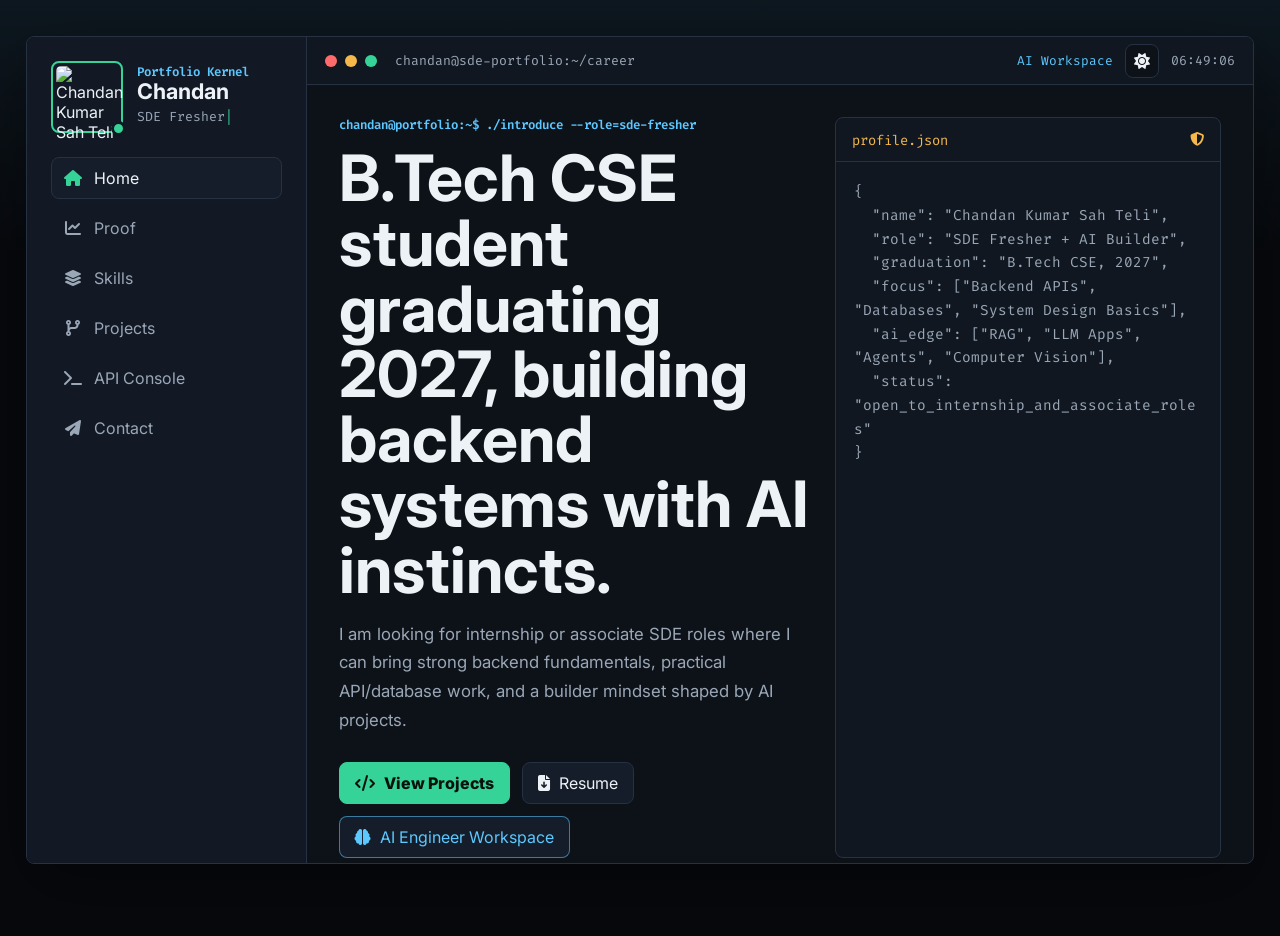
==== index.html @ 0d98e83e "Added AI feature to the portfolio" ====
﻿<!DOCTYPE html>
<html lang="en">

<head>
    <meta charset="UTF-8">
    <meta name="viewport" content="width=device-width, initial-scale=1.0">
    <meta name="description" content="Chandan Kumar Sah Teli - B.Tech CSE student graduating 2027, SDE fresher, backend developer, and AI builder.">
    <title>Chandan Kumar Sah Teli | SDE Fresher Portfolio</title>
    <link rel="preconnect" href="https://fonts.googleapis.com">
    <link rel="preconnect" href="https://fonts.gstatic.com" crossorigin>
    <link href="https://fonts.googleapis.com/css2?family=Fira+Code:wght@400;500;600;700&family=Inter:wght@400;500;600;700;800&display=swap" rel="stylesheet">
    <link rel="stylesheet" href="https://cdnjs.cloudflare.com/ajax/libs/font-awesome/6.4.0/css/all.min.css">
    <link rel="stylesheet" href="style.css">
</head>

<body data-page="sde">
    <div class="shell">
        <aside class="sidebar">
            <div class="profile-lockup">
                <div class="avatar-frame">
                    <img src="https://github.com/ChandanLabs.png" alt="Chandan Kumar Sah Teli" class="avatar">
                    <span class="status-dot"></span>
                </div>
                <div>
                    <p class="eyebrow">Portfolio Kernel</p>
                    <h1>Chandan</h1>
                    <p class="typing-line"><span id="typing-role">SDE Fresher</span><span class="cursor">|</span></p>
                </div>
            </div>

            <nav class="nav-menu" aria-label="Primary navigation">
                <a href="#home" class="nav-item active"><i class="fa-solid fa-house"></i><span>Home</span></a>
                <a href="#proof" class="nav-item"><i class="fa-solid fa-chart-line"></i><span>Proof</span></a>
                <a href="#skills" class="nav-item"><i class="fa-solid fa-layer-group"></i><span>Skills</span></a>
                <a href="#projects" class="nav-item"><i class="fa-solid fa-code-branch"></i><span>Projects</span></a>
                <a href="#console" class="nav-item"><i class="fa-solid fa-terminal"></i><span>API Console</span></a>
                <a href="#contact" class="nav-item"><i class="fa-solid fa-paper-plane"></i><span>Contact</span></a>
            </nav>

            <div class="sidebar-panel">
                <p class="panel-label">Current Target</p>
                <strong>Internship / Associate SDE</strong>
                <span>B.Tech CSE, graduating 2027</span>
            </div>
        </aside>

        <main class="main-panel">
            <header class="top-bar">
                <div class="window-controls" aria-hidden="true">
                    <span class="control red"></span>
                    <span class="control yellow"></span>
                    <span class="control green"></span>
                </div>
                <span class="window-title">chandan@sde-portfolio:~/career</span>
                <div class="top-actions">
                    <a class="top-link" href="ai.html">AI Workspace</a>
                    <button id="theme-toggle" class="icon-btn" type="button" aria-label="Toggle theme"><i class="fa-solid fa-sun"></i></button>
                    <span id="clock" class="clock">00:00:00</span>
                </div>
            </header>

            <div class="content-scroll">
                <section id="home" class="section active-section">
                    <div class="hero-grid">
                        <div class="hero-copy">
                            <p class="prompt">chandan@portfolio:~$ ./introduce --role=sde-fresher</p>
                            <h2>B.Tech CSE student graduating 2027, building backend systems with AI instincts.</h2>
                            <p class="lead">I am looking for internship or associate SDE roles where I can bring strong backend fundamentals, practical API/database work, and a builder mindset shaped by AI projects.</p>
                            <div class="hero-actions">
                                <a class="btn primary" href="#projects"><i class="fa-solid fa-code"></i> View Projects</a>
                                <a class="btn" href="ChandanKumarSahTeli_Resume.pdf" download><i class="fa-solid fa-file-arrow-down"></i> Resume</a>
                                <a class="btn accent" href="ai.html"><i class="fa-solid fa-brain"></i> AI Engineer Workspace</a>
                            </div>
                        </div>
                        <div class="terminal-card hero-terminal" aria-label="Profile summary">
                            <div class="terminal-card-header"><span>profile.json</span><i class="fa-solid fa-shield-halved"></i></div>
                            <pre>{
  "name": "Chandan Kumar Sah Teli",
  "role": "SDE Fresher + AI Builder",
  "graduation": "B.Tech CSE, 2027",
  "focus": ["Backend APIs", "Databases", "System Design Basics"],
  "ai_edge": ["RAG", "LLM Apps", "Agents", "Computer Vision"],
  "status": "open_to_internship_and_associate_roles"
}</pre>
                        </div>
                    </div>
                    <div class="metric-strip" aria-label="Portfolio signals">
                        <div class="metric-card"><span>17+</span><p>public ChandanLabs repos</p></div>
                        <div class="metric-card"><span>8</span><p>AIFullstack-web lab repos</p></div>
                        <div class="metric-card"><span>2027</span><p>B.Tech CSE graduation</p></div>
                        <div class="metric-card"><span>3</span><p>proof lanes: SDE, AI, DSA</p></div>
                    </div>
                </section>

                <section id="proof" class="section">
                    <div class="section-heading"><p class="prompt">cat proof_of_work.md</p><h2>Fresher profile, real engineering signals.</h2></div>
                    <div class="proof-grid">
                        <article class="proof-card"><i class="fa-solid fa-server"></i><h3>Backend API depth</h3><p>REST APIs with Node.js, Express, validation, auth flows, layered structure, and MySQL/MongoDB data modeling.</p></article>
                        <article class="proof-card"><i class="fa-solid fa-database"></i><h3>Database thinking</h3><p>Event booking uses transactional safety and capacity control, showing attention to correctness, not just CRUD.</p></article>
                        <article class="proof-card"><i class="fa-solid fa-robot"></i><h3>AI builder edge</h3><p>Projects cover RAG, Gemini/OpenAI integrations, AI agents, real-time vision analysis, and workflow orchestration.</p></article>
                        <article class="proof-card"><i class="fa-solid fa-code"></i><h3>Problem-solving habit</h3><p>Core CS, DSA practice, Java fundamentals, and coding platform activity support the SDE fresher story.</p></article>
                    </div>
                </section>

                <section id="skills" class="section">
                    <div class="section-heading"><p class="prompt">./list-stack --evidence-first</p><h2>Skills organized by hiring signal.</h2></div>
                    <div class="skill-board">
                        <article class="skill-category"><h3>Languages</h3><div class="tag-row"><span>JavaScript</span><span>Java</span><span>Python</span><span>SQL</span></div></article>
                        <article class="skill-category"><h3>Backend</h3><div class="tag-row"><span>Node.js</span><span>Express</span><span>REST APIs</span><span>JWT Auth</span><span>Joi/Zod Validation</span></div></article>
                        <article class="skill-category"><h3>Databases</h3><div class="tag-row"><span>MySQL</span><span>MongoDB</span><span>Sequelize</span><span>Firestore</span><span>Redis Basics</span></div></article>
                        <article class="skill-category"><h3>Systems and Tools</h3><div class="tag-row"><span>Docker</span><span>Git/GitHub</span><span>Linux CLI</span><span>Swagger</span><span>Postman</span></div></article>
                        <article class="skill-category"><h3>AI Integration</h3><div class="tag-row"><span>Gemini API</span><span>OpenAI API</span><span>RAG</span><span>LangGraph</span><span>Prompt Design</span></div></article>
                        <article class="skill-category"><h3>Learning Now</h3><div class="tag-row"><span>AWS Basics</span><span>Kubernetes</span><span>System Design</span><span>Data Science</span></div></article>
                    </div>
                </section>

                <section id="projects" class="section">
                    <div class="section-heading with-action"><div><p class="prompt">git log --curated --sde</p><h2>Backend and full-stack projects that show talent.</h2></div><a class="btn small" href="https://github.com/ChandanLabs" target="_blank" rel="noreferrer"><i class="fa-brands fa-github"></i> ChandanLabs</a></div>
                    <div id="sde-projects" class="projects-grid"></div>
                </section>

                <section id="console" class="section">
                    <div class="section-heading"><p class="prompt">curl /api/profile-readiness</p><h2>Interactive recruiter console.</h2></div>
                    <div class="api-console">
                        <div class="api-toolbar"><select id="http-method" class="terminal-select" aria-label="HTTP method"><option value="GET">GET</option><option value="POST">POST</option></select><input id="api-endpoint" class="terminal-input-inline" value="/api/profile-readiness" aria-label="API endpoint"><button id="send-request" class="btn primary small" type="button">Send</button></div>
                        <div class="endpoint-list" aria-label="Available endpoints"><button type="button" data-endpoint="/api/profile-readiness">profile-readiness</button><button type="button" data-endpoint="/api/strongest-projects">strongest-projects</button><button type="button" data-endpoint="/api/hire-signal">hire-signal</button></div>
                        <pre class="response-box"><code id="json-response">// Waiting for request...</code></pre>
                    </div>
                </section>

                <section id="contact" class="section">
                    <div class="section-heading"><p class="prompt">./connect --role internship --role associate-sde</p><h2>Contact and profiles.</h2></div>
                    <div class="contact-layout">
                        <form id="contact-form" class="contact-form">
                            <label>Your email<input id="visitor-email" class="terminal-input" type="email" placeholder="recruiter@company.com"></label>
                            <label>Message<textarea id="visitor-message" class="terminal-input" rows="5" placeholder="Hi Chandan, I saw your backend and AI projects..."></textarea></label>
                            <button class="btn primary" type="submit"><i class="fa-solid fa-envelope"></i> Open Email Draft</button>
                        </form>
                        <div class="link-matrix">
                            <a href="mailto:chandan.kumar.sah.teli2005@gmail.com"><i class="fa-solid fa-envelope"></i> Email</a>
                            <a href="https://linkedin.com/in/chandan-kumar-sah-teli-8718b6364/" target="_blank" rel="noreferrer"><i class="fa-brands fa-linkedin"></i> LinkedIn</a>
                            <a href="https://github.com/ChandanLabs" target="_blank" rel="noreferrer"><i class="fa-brands fa-github"></i> GitHub</a>
                            <a href="https://leetcode.com/u/ChandanDebugs/" target="_blank" rel="noreferrer"><i class="fa-solid fa-code"></i> LeetCode</a>
                            <a href="https://www.hackerrank.com/profile/chandan_kumar_s4" target="_blank" rel="noreferrer"><i class="fa-brands fa-hackerrank"></i> HackerRank</a>
                            <a href="https://www.geeksforgeeks.org/user/chandankumar6qcv/" target="_blank" rel="noreferrer"><i class="fa-solid fa-laptop-code"></i> GFG</a>
                        </div>
                    </div>
                </section>
            </div>
        </main>
    </div>
    <button id="back-to-top" class="back-to-top" type="button" aria-label="Back to top"><i class="fa-solid fa-arrow-up"></i></button>
    <script src="script.js"></script>
</body>

</html>
---- style.css ----
﻿:root {
    --bg: #07090d;
    --panel: #0d1118;
    --panel-strong: #121824;
    --surface: #151d2a;
    --surface-soft: #101720;
    --text: #edf2f7;
    --muted: #9aa7b7;
    --line: #263142;
    --accent: #36d399;
    --accent-2: #5cc8ff;
    --accent-3: #f5b84b;
    --danger: #ff6b6b;
    --shadow: rgba(0, 0, 0, 0.38);
    --mono: "Fira Code", "Courier New", monospace;
    --sans: "Inter", Arial, sans-serif;
}

body.light-mode {
    --bg: #f4f7fb;
    --panel: #ffffff;
    --panel-strong: #edf3f8;
    --surface: #ffffff;
    --surface-soft: #f7fafc;
    --text: #182233;
    --muted: #5c6b7a;
    --line: #d6e0ea;
    --accent: #087f5b;
    --accent-2: #0969da;
    --accent-3: #a86400;
    --danger: #c24141;
    --shadow: rgba(21, 35, 55, 0.12);
}

* { box-sizing: border-box; margin: 0; padding: 0; }
html { scroll-behavior: smooth; }
body {
    min-height: 100vh;
    background: linear-gradient(180deg, rgba(92, 200, 255, 0.08), transparent 260px), var(--bg);
    color: var(--text);
    font-family: var(--sans);
    overflow: hidden;
}
a { color: inherit; }
button, input, select, textarea { font: inherit; }

.shell {
    width: min(1440px, 96vw);
    height: 92vh;
    margin: 4vh auto;
    display: grid;
    grid-template-columns: 280px minmax(0, 1fr);
    border: 1px solid var(--line);
    background: var(--panel);
    box-shadow: 0 24px 70px var(--shadow);
    border-radius: 8px;
    overflow: hidden;
}
.sidebar {
    background: var(--panel-strong);
    border-right: 1px solid var(--line);
    padding: 24px;
    display: flex;
    flex-direction: column;
    gap: 24px;
}
.profile-lockup {
    display: grid;
    grid-template-columns: 72px 1fr;
    gap: 14px;
    align-items: center;
}
.avatar-frame {
    position: relative;
    width: 72px;
    height: 72px;
    border: 2px solid var(--accent);
    border-radius: 8px;
    padding: 3px;
}
.avatar { width: 100%; height: 100%; object-fit: cover; border-radius: 5px; }
.status-dot {
    position: absolute;
    right: -5px;
    bottom: -5px;
    width: 15px;
    height: 15px;
    border: 3px solid var(--panel-strong);
    border-radius: 50%;
    background: var(--accent);
}
.eyebrow, .panel-label, .prompt {
    color: var(--accent-2);
    font-family: var(--mono);
    font-size: 0.78rem;
    font-weight: 600;
}
.profile-lockup h1 { font-size: 1.35rem; line-height: 1.1; }
.typing-line { min-height: 1.35rem; color: var(--muted); font-family: var(--mono); font-size: 0.82rem; margin-top: 4px; }
.cursor { color: var(--accent); animation: blink 1s steps(2, start) infinite; }
@keyframes blink { 50% { opacity: 0; } }

.nav-menu { display: grid; gap: 8px; }
.nav-item {
    min-height: 42px;
    display: flex;
    align-items: center;
    gap: 12px;
    padding: 10px 12px;
    color: var(--muted);
    text-decoration: none;
    border: 1px solid transparent;
    border-radius: 8px;
    transition: 160ms ease;
}
.nav-item i { width: 18px; text-align: center; }
.nav-item:hover, .nav-item.active { color: var(--text); border-color: var(--line); background: var(--surface); }
.nav-item.active i { color: var(--accent); }
.sidebar-panel {
    margin-top: auto;
    display: grid;
    gap: 6px;
    padding: 16px;
    background: var(--surface-soft);
    border: 1px solid var(--line);
    border-radius: 8px;
}
.sidebar-panel strong { font-size: 0.95rem; }
.sidebar-panel span { color: var(--muted); font-size: 0.84rem; }

.main-panel { min-width: 0; display: flex; flex-direction: column; }
.top-bar {
    min-height: 48px;
    display: flex;
    align-items: center;
    gap: 18px;
    padding: 0 18px;
    border-bottom: 1px solid var(--line);
    background: var(--surface-soft);
}
.window-controls { display: flex; gap: 8px; }
.control { width: 12px; height: 12px; border-radius: 50%; }
.control.red { background: var(--danger); }
.control.yellow { background: var(--accent-3); }
.control.green { background: var(--accent); }
.window-title, .clock { color: var(--muted); font-family: var(--mono); font-size: 0.82rem; }
.top-actions { margin-left: auto; display: flex; align-items: center; gap: 12px; flex-wrap: wrap; }
.top-link { color: var(--accent-2); font-family: var(--mono); font-size: 0.8rem; text-decoration: none; }
.icon-btn {
    width: 34px;
    height: 34px;
    display: inline-grid;
    place-items: center;
    border: 1px solid var(--line);
    border-radius: 8px;
    background: var(--panel);
    color: var(--text);
    cursor: pointer;
}
.content-scroll { flex: 1; overflow-y: auto; padding: 32px; }
.content-scroll::-webkit-scrollbar { width: 10px; }
.content-scroll::-webkit-scrollbar-thumb { background: var(--line); border-radius: 999px; }
.section { display: none; animation: fadeIn 220ms ease; }
.section.active-section { display: block; }
@keyframes fadeIn { from { opacity: 0; transform: translateY(8px); } to { opacity: 1; transform: translateY(0); } }

.hero-grid, .ai-hero {
    display: grid;
    grid-template-columns: minmax(0, 1.1fr) minmax(340px, 0.9fr);
    gap: 24px;
    align-items: stretch;
}
.hero-copy { display: flex; flex-direction: column; justify-content: center; min-height: 360px; }
.hero-copy h2, .section-heading h2 {
    font-size: clamp(2rem, 5vw, 4.8rem);
    line-height: 1.02;
    margin-top: 12px;
    max-width: 980px;
}
.section-heading h2 { font-size: clamp(1.8rem, 3vw, 3rem); }
.lead { max-width: 760px; margin-top: 18px; color: var(--muted); font-size: 1.05rem; line-height: 1.7; }
.hero-actions { display: flex; flex-wrap: wrap; gap: 12px; margin-top: 28px; }
.btn {
    min-height: 42px;
    display: inline-flex;
    align-items: center;
    justify-content: center;
    gap: 9px;
    padding: 10px 15px;
    border: 1px solid var(--line);
    border-radius: 8px;
    background: var(--surface);
    color: var(--text);
    text-decoration: none;
    cursor: pointer;
    transition: 160ms ease;
}
.btn:hover { border-color: var(--accent-2); transform: translateY(-1px); }
.btn.primary { background: var(--accent); border-color: var(--accent); color: #06110c; font-weight: 800; }
.btn.accent { border-color: rgba(92, 200, 255, 0.55); color: var(--accent-2); }
.btn.small { min-height: 36px; padding: 8px 12px; font-size: 0.86rem; }

.terminal-card, .api-console, .contact-form, .link-matrix, .proof-card, .skill-category, .project-card, .metric-card, .lab-card {
    border: 1px solid var(--line);
    background: var(--surface-soft);
    border-radius: 8px;
}
.terminal-card { display: flex; flex-direction: column; overflow: hidden; }
.hero-terminal { min-height: 360px; }
.terminal-card-header {
    height: 44px;
    display: flex;
    align-items: center;
    justify-content: space-between;
    padding: 0 16px;
    border-bottom: 1px solid var(--line);
    color: var(--accent-3);
    font-family: var(--mono);
    font-size: 0.86rem;
}
pre { white-space: pre-wrap; word-break: break-word; }
.terminal-card pre { flex: 1; padding: 18px; color: var(--muted); font-family: var(--mono); font-size: 0.9rem; line-height: 1.65; }
.metric-strip { display: grid; grid-template-columns: repeat(4, minmax(0, 1fr)); gap: 14px; margin-top: 24px; }
.metric-card { min-height: 106px; padding: 18px; }
.metric-card span { color: var(--accent); font-family: var(--mono); font-size: 2rem; font-weight: 700; }
.metric-card p { color: var(--muted); margin-top: 8px; line-height: 1.45; }
.section-heading { margin-bottom: 22px; }
.section-heading.with-action { display: flex; align-items: end; justify-content: space-between; gap: 16px; }
.proof-grid, .skill-board, .projects-grid, .lab-grid { display: grid; grid-template-columns: repeat(2, minmax(0, 1fr)); gap: 16px; }
.proof-card, .skill-category, .project-card, .lab-card { padding: 18px; }
.proof-card i { color: var(--accent-2); font-size: 1.35rem; }
.proof-card h3, .skill-category h3, .project-title, .lab-card h3 { margin-top: 12px; font-size: 1.08rem; }
.proof-card p, .project-desc, .lab-card p { margin-top: 10px; color: var(--muted); line-height: 1.6; }
.tag-row, .project-tags { display: flex; flex-wrap: wrap; gap: 8px; margin-top: 14px; }
.tag-row span, .project-tags span {
    display: inline-flex;
    align-items: center;
    min-height: 28px;
    padding: 5px 9px;
    background: var(--surface);
    border: 1px solid var(--line);
    border-radius: 999px;
    color: var(--muted);
    font-size: 0.8rem;
}
.project-card { min-height: 295px; display: flex; flex-direction: column; }
.project-kicker { color: var(--accent-3); font-family: var(--mono); font-size: 0.78rem; font-weight: 700; }
.project-title { color: var(--text); }
.project-proof { margin-top: 14px; padding: 12px; border-left: 3px solid var(--accent); background: var(--panel); color: var(--muted); line-height: 1.55; }
.project-links { display: flex; flex-wrap: wrap; gap: 10px; margin-top: auto; padding-top: 16px; }
.lab-card strong { color: var(--accent); }

.api-console { padding: 18px; }
.api-toolbar { display: grid; grid-template-columns: 110px minmax(0, 1fr) auto; gap: 10px; }
.terminal-select, .terminal-input-inline, .terminal-input {
    width: 100%;
    min-height: 42px;
    border: 1px solid var(--line);
    border-radius: 8px;
    background: var(--panel);
    color: var(--text);
    padding: 10px 12px;
}
.endpoint-list { display: flex; flex-wrap: wrap; gap: 8px; margin: 14px 0; }
.endpoint-list button { border: 1px solid var(--line); border-radius: 999px; background: var(--surface); color: var(--muted); padding: 7px 10px; cursor: pointer; }
.response-box { min-height: 220px; overflow: auto; border: 1px solid var(--line); border-radius: 8px; background: #070a10; color: #bdebd7; padding: 16px; font-family: var(--mono); line-height: 1.55; }
body.light-mode .response-box { background: #102132; color: #d6f5e7; }
.contact-layout { display: grid; grid-template-columns: minmax(0, 1fr) 320px; gap: 16px; }
.contact-form { display: grid; gap: 14px; padding: 18px; }
.contact-form label { display: grid; gap: 8px; color: var(--muted); }
textarea.terminal-input { min-height: 132px; resize: vertical; }
.link-matrix { display: grid; gap: 10px; padding: 18px; }
.link-matrix a { min-height: 40px; display: flex; align-items: center; gap: 10px; color: var(--text); text-decoration: none; border-bottom: 1px solid var(--line); }
.link-matrix a:hover { color: var(--accent-2); }
.back-to-top {
    position: fixed;
    right: 22px;
    bottom: 22px;
    width: 42px;
    height: 42px;
    border: 1px solid var(--line);
    border-radius: 8px;
    background: var(--accent);
    color: #06110c;
    cursor: pointer;
    opacity: 0;
    pointer-events: none;
    transform: translateY(8px);
    transition: 160ms ease;
}
.back-to-top.show { opacity: 1; pointer-events: auto; transform: translateY(0); }

@media (max-width: 980px) {
    body { overflow: auto; }
    .shell { width: 100%; min-height: 100vh; height: auto; margin: 0; grid-template-columns: 1fr; border-radius: 0; }
    .sidebar { border-right: 0; border-bottom: 1px solid var(--line); }
    .nav-menu { grid-template-columns: repeat(3, minmax(0, 1fr)); }
    .hero-grid, .ai-hero, .contact-layout { grid-template-columns: 1fr; }
    .metric-strip { grid-template-columns: repeat(2, minmax(0, 1fr)); }
    .content-scroll { overflow: visible; }
}
@media (max-width: 680px) {
    .content-scroll, .sidebar { padding: 16px; }
    .sidebar { gap: 14px; }
    .sidebar-panel { display: none; }
    .top-bar { height: auto; min-height: 52px; align-items: flex-start; padding: 12px; flex-wrap: wrap; }
    .top-actions { width: 100%; margin-left: 0; justify-content: space-between; }
    .proof-grid, .skill-board, .projects-grid, .lab-grid, .metric-strip, .api-toolbar { grid-template-columns: 1fr; }
    .nav-menu { grid-template-columns: repeat(2, minmax(0, 1fr)); }
    .hero-copy { min-height: unset; }
    .hero-copy h2, .section-heading h2 { font-size: 2rem; }
    .window-title { width: 100%; }
}
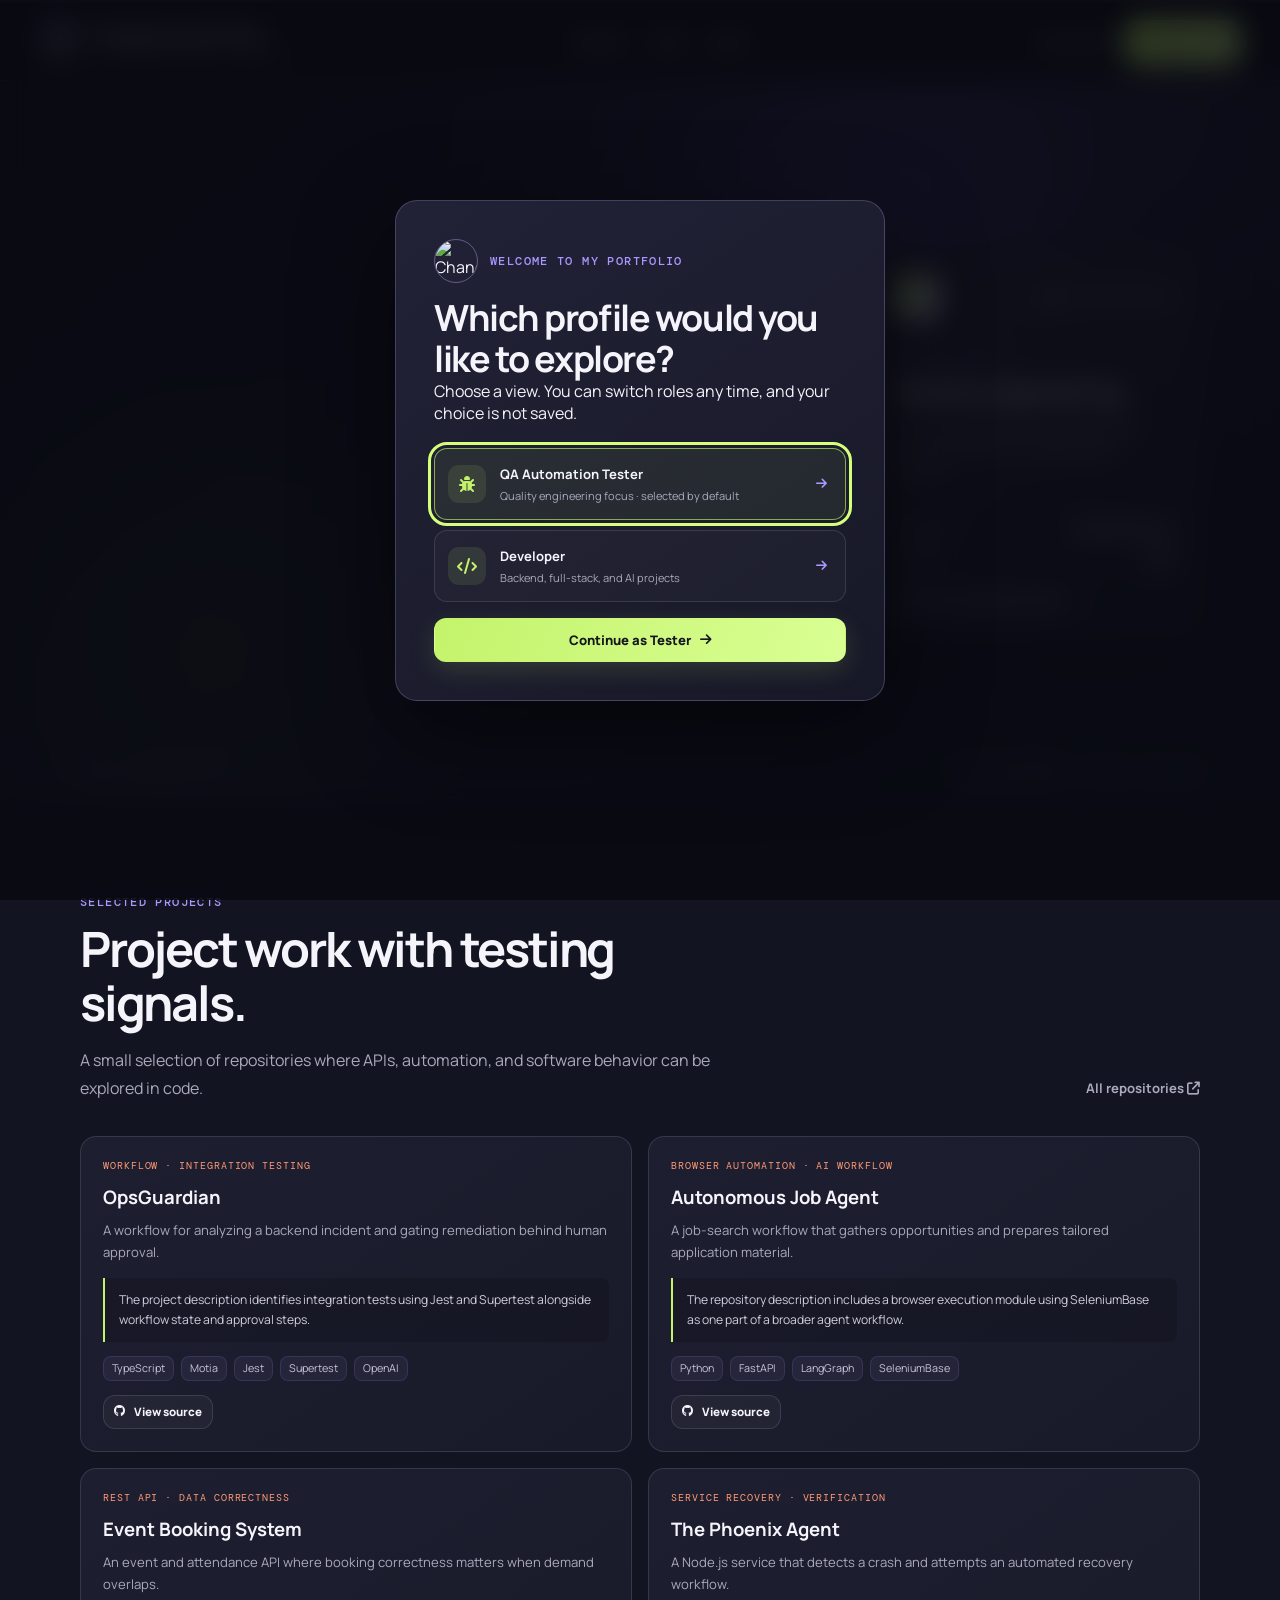
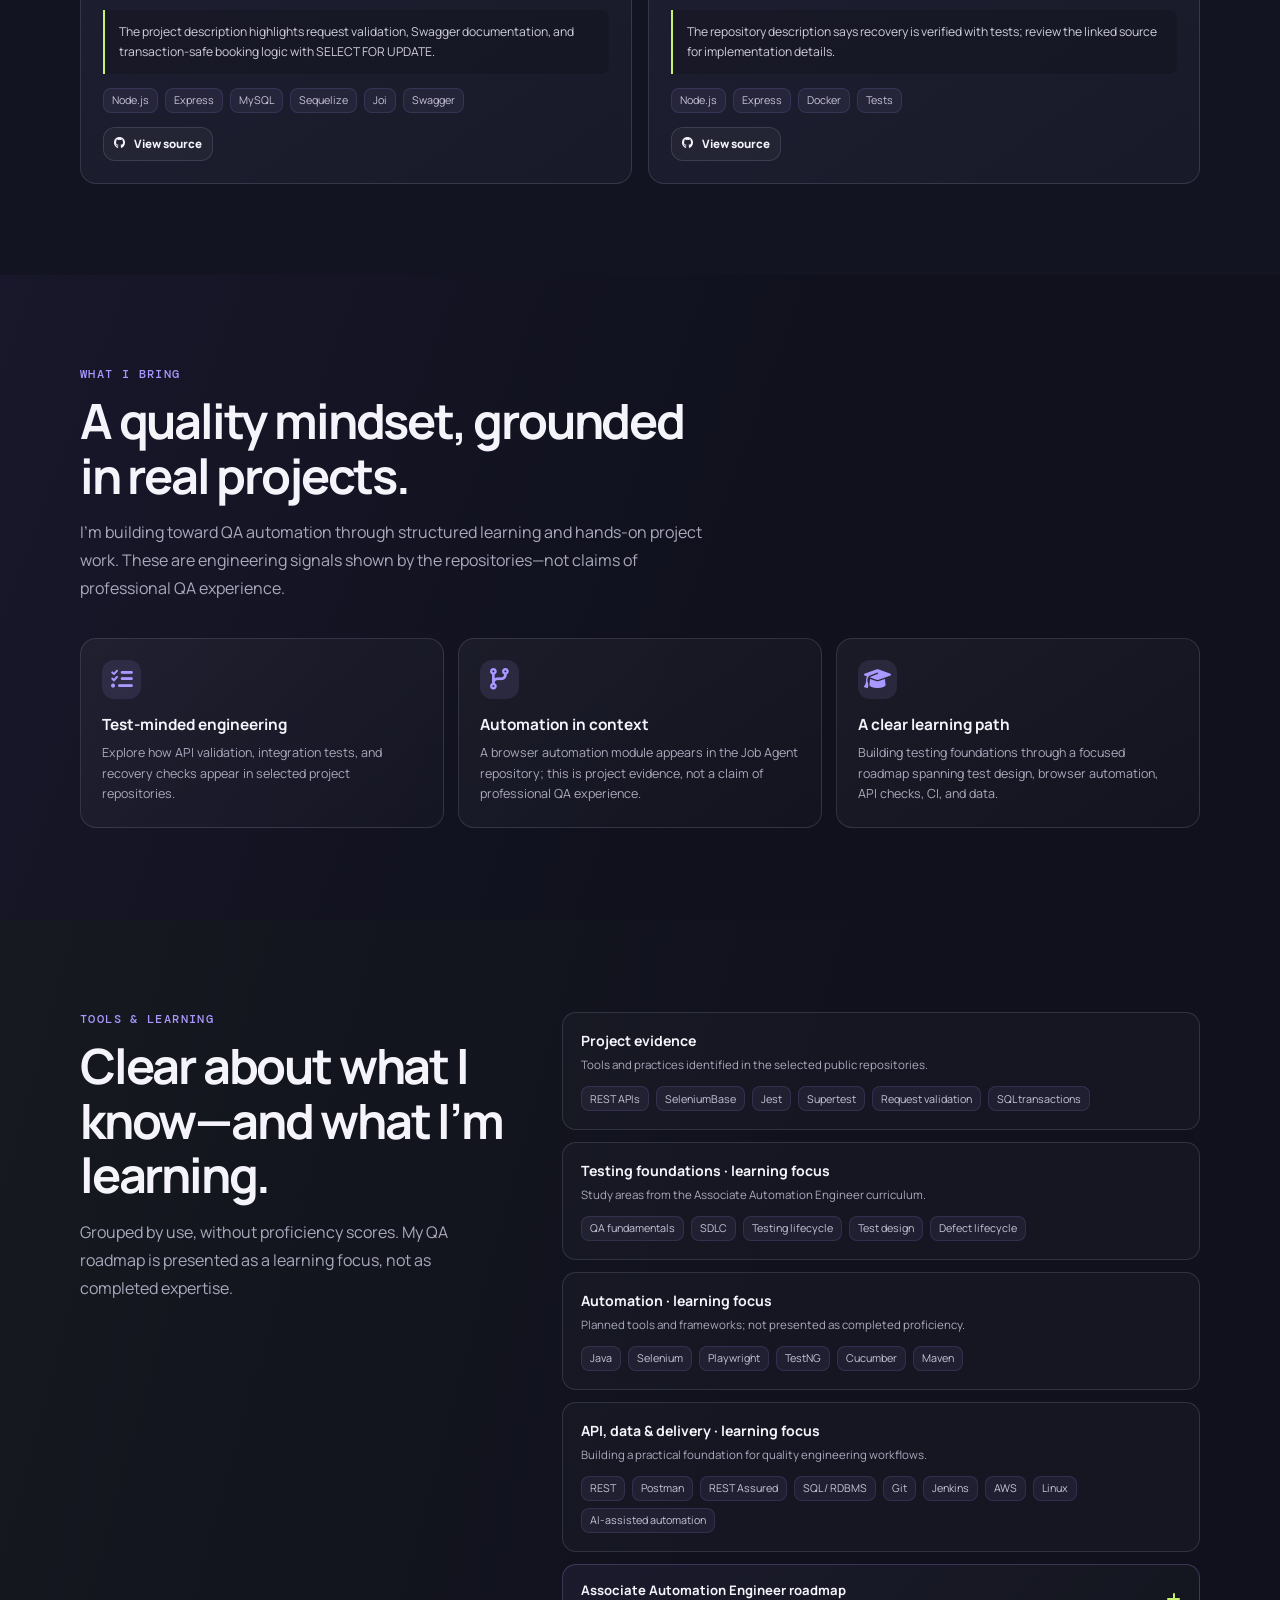
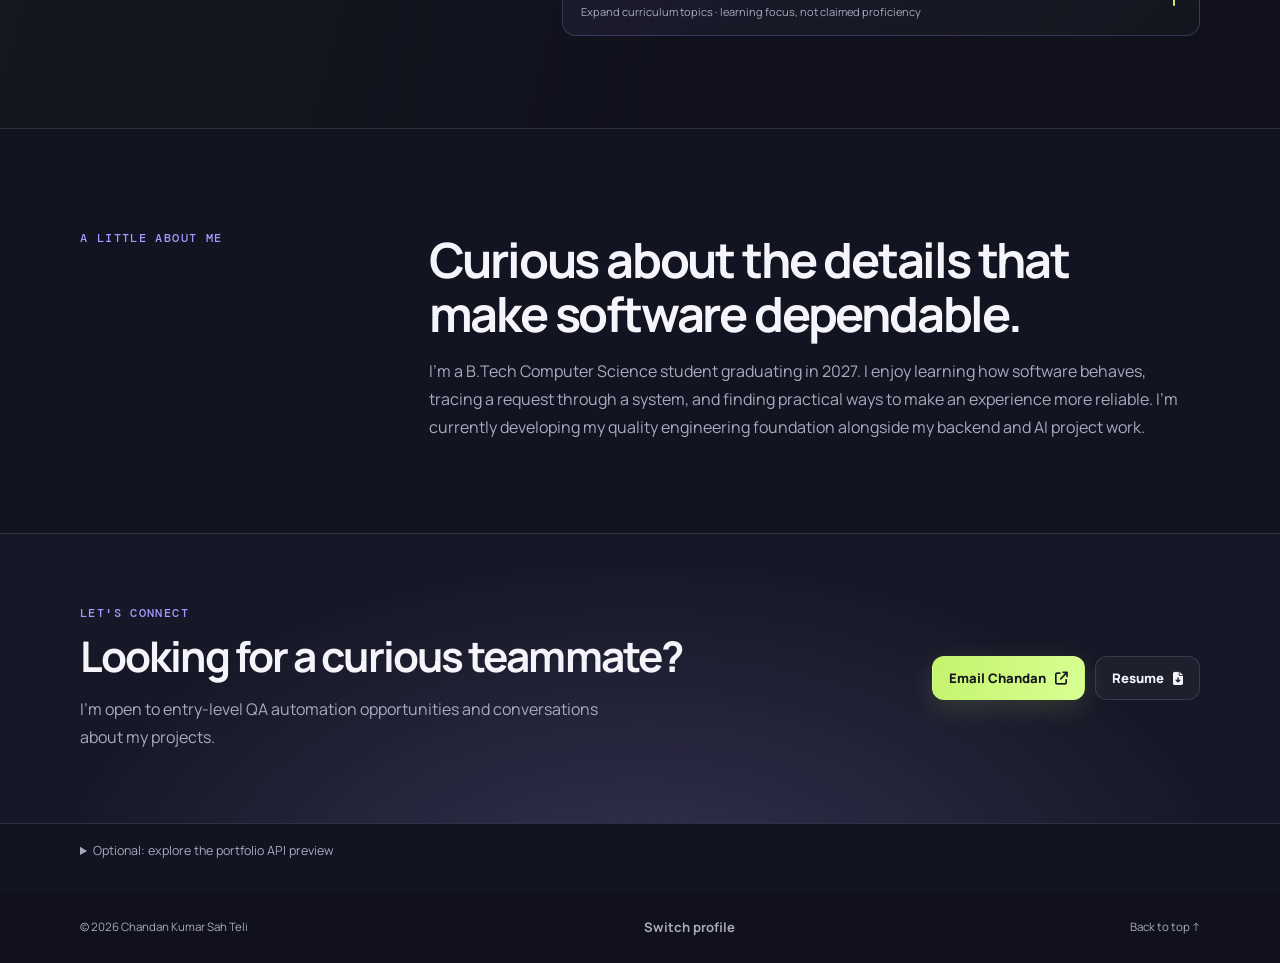
==== commit e542e47c: "Add role-based QA tester portfolio experience Co-authored-by: Copilot App <223556219+Copilot@users.n" ====
--- a/index.html
+++ b/index.html
@@ -1,155 +1,160 @@
-﻿<!DOCTYPE html>
+<!DOCTYPE html>
 <html lang="en">
 
 <head>
     <meta charset="UTF-8">
     <meta name="viewport" content="width=device-width, initial-scale=1.0">
-    <meta name="description" content="Chandan Kumar Sah Teli - B.Tech CSE student graduating 2027, SDE fresher, backend developer, and AI builder.">
-    <title>Chandan Kumar Sah Teli | SDE Fresher Portfolio</title>
+    <meta name="description" content="Chandan Kumar Sah Teli - QA automation tester in training and backend developer, with project-based engineering proof.">
+    <meta name="theme-color" content="#10111d">
+    <title>Chandan Kumar Sah Teli | QA Automation Tester</title>
     <link rel="preconnect" href="https://fonts.googleapis.com">
     <link rel="preconnect" href="https://fonts.gstatic.com" crossorigin>
-    <link href="https://fonts.googleapis.com/css2?family=Fira+Code:wght@400;500;600;700&family=Inter:wght@400;500;600;700;800&display=swap" rel="stylesheet">
+    <link href="https://fonts.googleapis.com/css2?family=DM+Mono:wght@400;500&family=Manrope:wght@400;500;600;700;800&display=swap" rel="stylesheet">
     <link rel="stylesheet" href="https://cdnjs.cloudflare.com/ajax/libs/font-awesome/6.4.0/css/all.min.css">
     <link rel="stylesheet" href="style.css">
 </head>
 
-<body data-page="sde">
-    <div class="shell">
-        <aside class="sidebar">
-            <div class="profile-lockup">
-                <div class="avatar-frame">
-                    <img src="https://github.com/ChandanLabs.png" alt="Chandan Kumar Sah Teli" class="avatar">
-                    <span class="status-dot"></span>
+<body data-page="portfolio" data-role="tester">
+    <a class="skip-link" href="#main-content">Skip to content</a>
+    <div class="role-dialog-backdrop" id="role-dialog-backdrop">
+        <section class="role-dialog" role="dialog" aria-modal="true" aria-labelledby="role-dialog-title" aria-describedby="role-dialog-description">
+            <div class="role-dialog-profile">
+                <img class="role-avatar" src="https://github.com/ChandanLabs.png" alt="Chandan Kumar Sah Teli">
+                <p class="eyebrow">WELCOME TO MY PORTFOLIO</p>
+            </div>
+            <h1 id="role-dialog-title">Which profile would you like to explore?</h1>
+            <p id="role-dialog-description">Choose a view. You can switch roles any time, and your choice is not saved.</p>
+            <div class="role-options" role="group" aria-label="Choose a portfolio profile">
+                <button class="role-option selected" type="button" data-select-role="tester" aria-pressed="true">
+                    <span class="role-option-icon"><i class="fa-solid fa-bug"></i></span>
+                    <span><strong>QA Automation Tester</strong><small>Quality engineering focus · selected by default</small></span>
+                    <i class="fa-solid fa-arrow-right role-option-arrow" aria-hidden="true"></i>
+                </button>
+                <button class="role-option" type="button" data-select-role="developer" aria-pressed="false">
+                    <span class="role-option-icon"><i class="fa-solid fa-code"></i></span>
+                    <span><strong>Developer</strong><small>Backend, full-stack, and AI projects</small></span>
+                    <i class="fa-solid fa-arrow-right role-option-arrow" aria-hidden="true"></i>
+                </button>
+            </div>
+            <button class="btn primary role-continue" id="role-continue" type="button">Continue as Tester <i class="fa-solid fa-arrow-right"></i></button>
+        </section>
+    </div>
+
+    <div class="scroll-progress" aria-hidden="true"><span id="scroll-progress-bar"></span></div>
+    <header class="site-header">
+        <a class="brand-lockup" href="#home" aria-label="Chandan Kumar Sah Teli, home">
+            <span class="brand-mark">C<span>.</span></span>
+            <span class="brand-name">Chandan Kumar Sah Teli<small>QA AUTOMATION TESTER · DEVELOPER</small></span>
+        </a>
+        <nav class="site-nav" aria-label="Main navigation">
+            <a href="#work">Projects</a>
+            <a href="#skills">Skills</a>
+            <a href="#about">About</a>
+        </nav>
+        <div class="header-actions">
+            <a class="text-link" href="ChandanKumarSahTeli_Resume.pdf" target="_blank" rel="noreferrer">Resume <i class="fa-solid fa-arrow-up-right-from-square"></i></a>
+            <a class="btn primary header-contact" href="mailto:chandan.kumar.sah.teli2005@gmail.com">Let's talk <i class="fa-solid fa-arrow-up-right-from-square"></i></a>
+        </div>
+    </header>
+
+    <main id="main-content">
+        <section id="home" class="hero-section">
+            <div class="hero-glow hero-glow-one" aria-hidden="true"></div>
+            <div class="hero-glow hero-glow-two" aria-hidden="true"></div>
+            <div class="hero-inner">
+                <div class="hero-copy">
+                    <p class="eyebrow"><span class="availability-dot"></span><span id="profile-eyebrow">QA AUTOMATION TESTER · EARLY CAREER</span></p>
+                    <h1 id="hero-title">I build confidence in software, <span>one thoughtful test at a time.</span></h1>
+                    <p class="hero-lead" id="hero-summary">Computer Science student focused on quality engineering: exploring test design, web automation, and API validation while building a foundation in Java and modern testing tools.</p>
+                    <p class="proof-line" id="hero-proof"><i class="fa-solid fa-shield-halved"></i> Project proof: REST API validation and automated test suites in public repositories.</p>
+                    <div class="hero-cta">
+                        <a class="btn primary" href="#work">Explore selected work <i class="fa-solid fa-arrow-down"></i></a>
+                        <a class="btn quiet" href="ChandanKumarSahTeli_Resume.pdf" target="_blank" rel="noreferrer"><i class="fa-regular fa-file-lines"></i> View resume</a>
+                    </div>
+                    <div class="quick-links" aria-label="Direct contact and profiles">
+                        <a href="mailto:chandan.kumar.sah.teli2005@gmail.com"><i class="fa-regular fa-envelope"></i> Email</a>
+                        <a href="https://github.com/ChandanLabs" target="_blank" rel="noreferrer"><i class="fa-brands fa-github"></i> GitHub</a>
+                        <a href="https://linkedin.com/in/chandan-kumar-sah-teli-8718b6364/" target="_blank" rel="noreferrer"><i class="fa-brands fa-linkedin"></i> LinkedIn</a>
+                    </div>
                 </div>
-                <div>
-                    <p class="eyebrow">Portfolio Kernel</p>
-                    <h1>Chandan</h1>
-                    <p class="typing-line"><span id="typing-role">SDE Fresher</span><span class="cursor">|</span></p>
+                <aside class="hero-card" aria-label="Candidate snapshot">
+                    <div class="hero-card-top"><span class="mini-avatar">CS</span><span class="card-status"><i class="fa-solid fa-circle"></i> OPEN TO OPPORTUNITIES</span></div>
+                    <p class="card-label">CURRENT FOCUS</p>
+                    <h2 id="snapshot-title">Quality engineering</h2>
+                    <p id="snapshot-summary">Turning requirements into clear checks, useful automation, and dependable releases.</p>
+                    <div class="snapshot-divider"></div>
+                    <div class="snapshot-meta"><span>Education</span><strong>B.Tech CSE · 2027</strong></div>
+                    <div class="snapshot-meta"><span>Location</span><strong>India</strong></div>
+                    <button class="text-link role-switch" type="button" id="change-role"><i class="fa-solid fa-shuffle"></i> Switch portfolio profile</button>
+                    <div class="orbit orbit-one" aria-hidden="true"></div>
+                    <div class="orbit orbit-two" aria-hidden="true"></div>
+                </aside>
+            </div>
+            <div class="hero-bottom"><span>SCROLL TO EXPLORE</span><span class="scroll-line"></span><span id="hero-bottom-label">QUALITY ENGINEERING · PROJECT-LED LEARNING</span></div>
+        </section>
+
+        <section id="work" class="content-section work-section">
+            <div class="section-shell">
+                <div class="section-title-row">
+                    <div><p class="eyebrow">SELECTED PROJECTS</p><h2 id="projects-heading">Project work with testing signals.</h2><p id="projects-intro">A small selection of repositories where APIs, automation, and software behavior can be explored in code.</p></div>
+                    <a class="text-link projects-all-link" href="https://github.com/ChandanLabs" target="_blank" rel="noreferrer">All repositories <i class="fa-solid fa-arrow-up-right-from-square"></i></a>
                 </div>
+                <div class="projects-grid portfolio-projects" id="portfolio-projects"></div>
             </div>
+        </section>
 
-            <nav class="nav-menu" aria-label="Primary navigation">
-                <a href="#home" class="nav-item active"><i class="fa-solid fa-house"></i><span>Home</span></a>
-                <a href="#proof" class="nav-item"><i class="fa-solid fa-chart-line"></i><span>Proof</span></a>
-                <a href="#skills" class="nav-item"><i class="fa-solid fa-layer-group"></i><span>Skills</span></a>
-                <a href="#projects" class="nav-item"><i class="fa-solid fa-code-branch"></i><span>Projects</span></a>
-                <a href="#console" class="nav-item"><i class="fa-solid fa-terminal"></i><span>API Console</span></a>
-                <a href="#contact" class="nav-item"><i class="fa-solid fa-paper-plane"></i><span>Contact</span></a>
-            </nav>
+        <section id="proof" class="content-section proof-section">
+            <div class="section-shell">
+                <div class="section-intro">
+                    <p class="eyebrow">WHAT I BRING</p>
+                    <h2 id="proof-heading">A quality mindset, grounded in real projects.</h2>
+                    <p id="proof-intro">I’m building toward QA automation through structured learning and hands-on project work. These are engineering signals shown by the repositories—not claims of professional QA experience.</p>
+                </div>
+                <div class="proof-grid" id="proof-cards"></div>
+            </div>
+        </section>
 
-            <div class="sidebar-panel">
-                <p class="panel-label">Current Target</p>
-                <strong>Internship / Associate SDE</strong>
-                <span>B.Tech CSE, graduating 2027</span>
+        <section id="skills" class="content-section skills-section">
+            <div class="section-shell skills-layout">
+                <div class="section-intro">
+                    <p class="eyebrow">TOOLS & LEARNING</p>
+                    <h2 id="skills-heading">Clear about what I know—and what I’m learning.</h2>
+                    <p id="skills-intro">Grouped by use, without proficiency scores. My QA roadmap is presented as a learning focus, not as completed expertise.</p>
+                </div>
+                <div class="skill-board" id="portfolio-skills"></div>
             </div>
-        </aside>
+        </section>
 
-        <main class="main-panel">
-            <header class="top-bar">
-                <div class="window-controls" aria-hidden="true">
-                    <span class="control red"></span>
-                    <span class="control yellow"></span>
-                    <span class="control green"></span>
-                </div>
-                <span class="window-title">chandan@sde-portfolio:~/career</span>
-                <div class="top-actions">
-                    <a class="top-link" href="ai.html">AI Workspace</a>
-                    <button id="theme-toggle" class="icon-btn" type="button" aria-label="Toggle theme"><i class="fa-solid fa-sun"></i></button>
-                    <span id="clock" class="clock">00:00:00</span>
-                </div>
-            </header>
+        <section id="about" class="content-section about-section">
+            <div class="section-shell about-layout">
+                <p class="eyebrow">A LITTLE ABOUT ME</p>
+                <div><h2 id="about-heading">Curious about the details that make software dependable.</h2><p id="about-copy">I’m a B.Tech Computer Science student graduating in 2027. I enjoy learning how software behaves, tracing a request through a system, and finding practical ways to make an experience more reliable. I’m currently developing my quality engineering foundation alongside my backend and AI project work.</p></div>
+            </div>
+        </section>
 
-            <div class="content-scroll">
-                <section id="home" class="section active-section">
-                    <div class="hero-grid">
-                        <div class="hero-copy">
-                            <p class="prompt">chandan@portfolio:~$ ./introduce --role=sde-fresher</p>
-                            <h2>B.Tech CSE student graduating 2027, building backend systems with AI instincts.</h2>
-                            <p class="lead">I am looking for internship or associate SDE roles where I can bring strong backend fundamentals, practical API/database work, and a builder mindset shaped by AI projects.</p>
-                            <div class="hero-actions">
-                                <a class="btn primary" href="#projects"><i class="fa-solid fa-code"></i> View Projects</a>
-                                <a class="btn" href="ChandanKumarSahTeli_Resume.pdf" download><i class="fa-solid fa-file-arrow-down"></i> Resume</a>
-                                <a class="btn accent" href="ai.html"><i class="fa-solid fa-brain"></i> AI Engineer Workspace</a>
-                            </div>
-                        </div>
-                        <div class="terminal-card hero-terminal" aria-label="Profile summary">
-                            <div class="terminal-card-header"><span>profile.json</span><i class="fa-solid fa-shield-halved"></i></div>
-                            <pre>{
-  "name": "Chandan Kumar Sah Teli",
-  "role": "SDE Fresher + AI Builder",
-  "graduation": "B.Tech CSE, 2027",
-  "focus": ["Backend APIs", "Databases", "System Design Basics"],
-  "ai_edge": ["RAG", "LLM Apps", "Agents", "Computer Vision"],
-  "status": "open_to_internship_and_associate_roles"
-}</pre>
-                        </div>
-                    </div>
-                    <div class="metric-strip" aria-label="Portfolio signals">
-                        <div class="metric-card"><span>17+</span><p>public ChandanLabs repos</p></div>
-                        <div class="metric-card"><span>8</span><p>AIFullstack-web lab repos</p></div>
-                        <div class="metric-card"><span>2027</span><p>B.Tech CSE graduation</p></div>
-                        <div class="metric-card"><span>3</span><p>proof lanes: SDE, AI, DSA</p></div>
-                    </div>
-                </section>
+        <section id="contact" class="contact-section">
+            <div class="section-shell contact-inner">
+                <div><p class="eyebrow">LET'S CONNECT</p><h2 id="contact-heading">Looking for a curious teammate?</h2><p id="contact-copy">I’m open to entry-level QA automation opportunities and conversations about my projects.</p></div>
+                <div class="contact-actions"><a class="btn primary" href="mailto:chandan.kumar.sah.teli2005@gmail.com">Email Chandan <i class="fa-solid fa-arrow-up-right-from-square"></i></a><a class="btn quiet" href="ChandanKumarSahTeli_Resume.pdf" target="_blank" rel="noreferrer">Resume <i class="fa-solid fa-file-arrow-down"></i></a></div>
+            </div>
+        </section>
 
-                <section id="proof" class="section">
-                    <div class="section-heading"><p class="prompt">cat proof_of_work.md</p><h2>Fresher profile, real engineering signals.</h2></div>
-                    <div class="proof-grid">
-                        <article class="proof-card"><i class="fa-solid fa-server"></i><h3>Backend API depth</h3><p>REST APIs with Node.js, Express, validation, auth flows, layered structure, and MySQL/MongoDB data modeling.</p></article>
-                        <article class="proof-card"><i class="fa-solid fa-database"></i><h3>Database thinking</h3><p>Event booking uses transactional safety and capacity control, showing attention to correctness, not just CRUD.</p></article>
-                        <article class="proof-card"><i class="fa-solid fa-robot"></i><h3>AI builder edge</h3><p>Projects cover RAG, Gemini/OpenAI integrations, AI agents, real-time vision analysis, and workflow orchestration.</p></article>
-                        <article class="proof-card"><i class="fa-solid fa-code"></i><h3>Problem-solving habit</h3><p>Core CS, DSA practice, Java fundamentals, and coding platform activity support the SDE fresher story.</p></article>
-                    </div>
-                </section>
-
-                <section id="skills" class="section">
-                    <div class="section-heading"><p class="prompt">./list-stack --evidence-first</p><h2>Skills organized by hiring signal.</h2></div>
-                    <div class="skill-board">
-                        <article class="skill-category"><h3>Languages</h3><div class="tag-row"><span>JavaScript</span><span>Java</span><span>Python</span><span>SQL</span></div></article>
-                        <article class="skill-category"><h3>Backend</h3><div class="tag-row"><span>Node.js</span><span>Express</span><span>REST APIs</span><span>JWT Auth</span><span>Joi/Zod Validation</span></div></article>
-                        <article class="skill-category"><h3>Databases</h3><div class="tag-row"><span>MySQL</span><span>MongoDB</span><span>Sequelize</span><span>Firestore</span><span>Redis Basics</span></div></article>
-                        <article class="skill-category"><h3>Systems and Tools</h3><div class="tag-row"><span>Docker</span><span>Git/GitHub</span><span>Linux CLI</span><span>Swagger</span><span>Postman</span></div></article>
-                        <article class="skill-category"><h3>AI Integration</h3><div class="tag-row"><span>Gemini API</span><span>OpenAI API</span><span>RAG</span><span>LangGraph</span><span>Prompt Design</span></div></article>
-                        <article class="skill-category"><h3>Learning Now</h3><div class="tag-row"><span>AWS Basics</span><span>Kubernetes</span><span>System Design</span><span>Data Science</span></div></article>
-                    </div>
-                </section>
-
-                <section id="projects" class="section">
-                    <div class="section-heading with-action"><div><p class="prompt">git log --curated --sde</p><h2>Backend and full-stack projects that show talent.</h2></div><a class="btn small" href="https://github.com/ChandanLabs" target="_blank" rel="noreferrer"><i class="fa-brands fa-github"></i> ChandanLabs</a></div>
-                    <div id="sde-projects" class="projects-grid"></div>
-                </section>
-
-                <section id="console" class="section">
-                    <div class="section-heading"><p class="prompt">curl /api/profile-readiness</p><h2>Interactive recruiter console.</h2></div>
+        <section class="api-secondary" aria-label="Optional API profile preview">
+            <div class="section-shell">
+                <details class="api-console-secondary">
+                    <summary>Optional: explore the portfolio API preview</summary>
                     <div class="api-console">
                         <div class="api-toolbar"><select id="http-method" class="terminal-select" aria-label="HTTP method"><option value="GET">GET</option><option value="POST">POST</option></select><input id="api-endpoint" class="terminal-input-inline" value="/api/profile-readiness" aria-label="API endpoint"><button id="send-request" class="btn primary small" type="button">Send</button></div>
                         <div class="endpoint-list" aria-label="Available endpoints"><button type="button" data-endpoint="/api/profile-readiness">profile-readiness</button><button type="button" data-endpoint="/api/strongest-projects">strongest-projects</button><button type="button" data-endpoint="/api/hire-signal">hire-signal</button></div>
-                        <pre class="response-box"><code id="json-response">// Waiting for request...</code></pre>
+                        <pre class="response-box"><code id="json-response" aria-live="polite">// Waiting for request...</code></pre>
                     </div>
-                </section>
+                </details>
+            </div>
+        </section>
+    </main>
 
-                <section id="contact" class="section">
-                    <div class="section-heading"><p class="prompt">./connect --role internship --role associate-sde</p><h2>Contact and profiles.</h2></div>
-                    <div class="contact-layout">
-                        <form id="contact-form" class="contact-form">
-                            <label>Your email<input id="visitor-email" class="terminal-input" type="email" placeholder="recruiter@company.com"></label>
-                            <label>Message<textarea id="visitor-message" class="terminal-input" rows="5" placeholder="Hi Chandan, I saw your backend and AI projects..."></textarea></label>
-                            <button class="btn primary" type="submit"><i class="fa-solid fa-envelope"></i> Open Email Draft</button>
-                        </form>
-                        <div class="link-matrix">
-                            <a href="mailto:chandan.kumar.sah.teli2005@gmail.com"><i class="fa-solid fa-envelope"></i> Email</a>
-                            <a href="https://linkedin.com/in/chandan-kumar-sah-teli-8718b6364/" target="_blank" rel="noreferrer"><i class="fa-brands fa-linkedin"></i> LinkedIn</a>
-                            <a href="https://github.com/ChandanLabs" target="_blank" rel="noreferrer"><i class="fa-brands fa-github"></i> GitHub</a>
-                            <a href="https://leetcode.com/u/ChandanDebugs/" target="_blank" rel="noreferrer"><i class="fa-solid fa-code"></i> LeetCode</a>
-                            <a href="https://www.hackerrank.com/profile/chandan_kumar_s4" target="_blank" rel="noreferrer"><i class="fa-brands fa-hackerrank"></i> HackerRank</a>
-                            <a href="https://www.geeksforgeeks.org/user/chandankumar6qcv/" target="_blank" rel="noreferrer"><i class="fa-solid fa-laptop-code"></i> GFG</a>
-                        </div>
-                    </div>
-                </section>
-            </div>
-        </main>
-    </div>
-    <button id="back-to-top" class="back-to-top" type="button" aria-label="Back to top"><i class="fa-solid fa-arrow-up"></i></button>
+    <footer class="site-footer"><span>© <span id="footer-year"></span> Chandan Kumar Sah Teli</span><button class="text-link role-switch" type="button" id="footer-change-role">Switch profile</button><a href="#home">Back to top ↑</a></footer>
+    <button class="scroll-top" id="back-to-top" type="button" aria-label="Back to top"><i class="fa-solid fa-arrow-up" aria-hidden="true"></i></button>
     <script src="script.js"></script>
 </body>
 
--- a/style.css
+++ b/style.css
@@ -312,3 +312,400 @@
     .window-title { width: 100%; }
 }
 
+body[data-page="portfolio"] {
+    --bg: #10111d;
+    --panel: #151625;
+    --panel-strong: #1b1b2b;
+    --surface: #202033;
+    --surface-soft: #171827;
+    --text: #f5f4fb;
+    --muted: #aaa9bd;
+    --line: rgba(195, 190, 225, 0.16);
+    --accent: #c4f36b;
+    --accent-2: #a998ff;
+    --accent-3: #ff9a76;
+    --mono: "DM Mono", "Courier New", monospace;
+    --sans: "Manrope", Arial, sans-serif;
+    min-height: 100vh;
+    overflow: auto;
+    background: var(--bg);
+    color: var(--text);
+    font-family: var(--sans);
+}
+
+body[data-page="portfolio"] .skip-link {
+    position: fixed;
+    z-index: 120;
+    top: 8px;
+    left: 8px;
+    padding: 10px 14px;
+    border-radius: 10px;
+    color: #14151d;
+    background: var(--accent);
+    font-weight: 800;
+    transform: translateY(-150%);
+}
+body[data-page="portfolio"] .skip-link:focus { transform: translateY(0); }
+html.role-dialog-open { overflow: hidden; }
+body[data-page="portfolio"].role-dialog-open { overflow: hidden; }
+body[data-page="portfolio"] a { text-decoration: none; }
+body[data-page="portfolio"] #main-content { scroll-margin-top: 88px; }
+body[data-page="portfolio"] .section-shell { width: min(1120px, calc(100% - 48px)); margin: 0 auto; }
+body[data-page="portfolio"] .scroll-progress {
+    position: fixed;
+    z-index: 51;
+    inset: 0 0 auto;
+    height: 3px;
+    pointer-events: none;
+    background: rgba(255,255,255,0.06);
+}
+body[data-page="portfolio"] .scroll-progress span {
+    display: block;
+    width: 0;
+    height: 100%;
+    background: linear-gradient(90deg, var(--accent), var(--accent-2), var(--accent-3));
+    box-shadow: 0 0 14px rgba(169, 152, 255, 0.65);
+    transform-origin: left;
+}
+body[data-page="portfolio"] .site-header {
+    position: sticky;
+    z-index: 20;
+    top: 3px;
+    min-height: 78px;
+    display: flex;
+    align-items: center;
+    justify-content: space-between;
+    gap: 24px;
+    padding: 12px max(24px, calc((100vw - 1200px) / 2));
+    border-bottom: 1px solid var(--line);
+    background: rgba(16, 17, 29, 0.88);
+    backdrop-filter: blur(18px);
+}
+body[data-page="portfolio"] .brand-lockup { display: inline-flex; align-items: center; gap: 12px; }
+body[data-page="portfolio"] .brand-mark {
+    width: 42px;
+    height: 42px;
+    display: grid;
+    place-items: center;
+    border: 1px solid rgba(169, 152, 255, 0.6);
+    border-radius: 14px;
+    background: linear-gradient(135deg, rgba(169, 152, 255, 0.22), rgba(196, 243, 107, 0.12));
+    font-size: 1.15rem;
+    font-weight: 800;
+}
+body[data-page="portfolio"] .brand-mark span { color: var(--accent); }
+body[data-page="portfolio"] .brand-name { display: grid; gap: 3px; font-size: 0.88rem; font-weight: 800; }
+body[data-page="portfolio"] .brand-name small { color: var(--muted); font: 0.58rem var(--mono); letter-spacing: 0.1em; }
+body[data-page="portfolio"] .site-nav, body[data-page="portfolio"] .header-actions { display: flex; align-items: center; gap: 24px; }
+body[data-page="portfolio"] .site-nav a, body[data-page="portfolio"] .text-link { color: var(--muted); font-size: 0.82rem; font-weight: 700; }
+body[data-page="portfolio"] .site-nav a:hover, body[data-page="portfolio"] .text-link:hover { color: var(--accent); }
+body[data-page="portfolio"] .site-nav a { position: relative; padding: 8px 0; transition: color 180ms ease; }
+body[data-page="portfolio"] .site-nav a::after {
+    position: absolute;
+    right: 0;
+    bottom: 1px;
+    left: 0;
+    height: 2px;
+    border-radius: 2px;
+    content: "";
+    background: linear-gradient(90deg, var(--accent), var(--accent-2));
+    transform: scaleX(0);
+    transform-origin: left;
+    transition: transform 220ms ease;
+}
+body[data-page="portfolio"] .site-nav a:hover::after,
+body[data-page="portfolio"] .site-nav a[aria-current="location"]::after { transform: scaleX(1); }
+body[data-page="portfolio"] .site-nav a[aria-current="location"] { color: var(--text); }
+body[data-page="portfolio"] .header-actions { gap: 18px; }
+body[data-page="portfolio"] .btn {
+    min-height: 44px;
+    padding: 11px 16px;
+    border-radius: 12px;
+    font-size: 0.82rem;
+    font-weight: 800;
+}
+body[data-page="portfolio"] .btn.primary { color: #14151d; background: linear-gradient(115deg, var(--accent), #d9ff94); border-color: transparent; box-shadow: 0 8px 26px rgba(196, 243, 107, 0.15); }
+body[data-page="portfolio"] .btn.primary:hover { box-shadow: 0 12px 30px rgba(196, 243, 107, 0.25); transform: translateY(-2px); }
+body[data-page="portfolio"] .btn.quiet { color: var(--text); background: rgba(255,255,255,0.035); }
+body[data-page="portfolio"] .eyebrow { color: var(--accent-2); font: 500 0.72rem var(--mono); letter-spacing: 0.12em; }
+body[data-page="portfolio"] .hero-section {
+    position: relative;
+    isolation: isolate;
+    min-height: 660px;
+    overflow: hidden;
+    display: flex;
+    flex-direction: column;
+    justify-content: center;
+    background: radial-gradient(ellipse at 75% 4%, rgba(116, 87, 206, 0.21), transparent 42%), linear-gradient(140deg, #121321 5%, #19182b 55%, #141625);
+}
+body[data-page="portfolio"] .hero-section::before {
+    position: absolute;
+    z-index: -1;
+    inset: 0;
+    content: "";
+    opacity: 0.32;
+    background-image: linear-gradient(rgba(255,255,255,0.03) 1px, transparent 1px), linear-gradient(90deg, rgba(255,255,255,0.03) 1px, transparent 1px);
+    background-size: 54px 54px;
+    mask-image: linear-gradient(to bottom, black, transparent 95%);
+}
+body[data-page="portfolio"] .hero-inner {
+    width: min(1120px, calc(100% - 48px));
+    margin: 72px auto 68px;
+    display: grid;
+    grid-template-columns: minmax(0, 1.35fr) minmax(280px, 0.65fr);
+    gap: clamp(32px, 8vw, 108px);
+    align-items: center;
+}
+body[data-page="portfolio"].portfolio-ready .hero-inner { transform: translate3d(0, var(--hero-parallax, 0px), 0); }
+body[data-page="portfolio"] .hero-copy > * { opacity: 0; }
+body[data-page="portfolio"].portfolio-ready .hero-copy > * { animation: heroEnter 650ms cubic-bezier(0.2, 0.75, 0.25, 1) both; }
+body[data-page="portfolio"].portfolio-ready .hero-copy > :nth-child(1) { animation-delay: 80ms; }
+body[data-page="portfolio"].portfolio-ready .hero-copy > :nth-child(2) { animation-delay: 170ms; }
+body[data-page="portfolio"].portfolio-ready .hero-copy > :nth-child(3) { animation-delay: 260ms; }
+body[data-page="portfolio"].portfolio-ready .hero-copy > :nth-child(4) { animation-delay: 340ms; }
+body[data-page="portfolio"].portfolio-ready .hero-copy > :nth-child(5) { animation-delay: 420ms; }
+body[data-page="portfolio"].portfolio-ready .hero-card { animation: cardFloat 7s ease-in-out infinite, heroCardEnter 800ms 280ms cubic-bezier(0.2, 0.75, 0.25, 1) both; }
+body[data-page="portfolio"] .hero-copy { min-height: 0; }
+body[data-page="portfolio"] .hero-copy .eyebrow { display: flex; align-items: center; gap: 9px; }
+body[data-page="portfolio"] .availability-dot, body[data-page="portfolio"] .card-status i { color: var(--accent); font-size: 0.52rem; }
+body[data-page="portfolio"] .hero-copy h1 { max-width: 740px; margin-top: 21px; font-size: clamp(2.7rem, 5.4vw, 5rem); line-height: 1.04; letter-spacing: -0.06em; }
+body[data-page="portfolio"] .hero-copy h1 span { color: transparent; background: linear-gradient(90deg, #c4f36b, #bba8ff 72%); background-clip: text; -webkit-background-clip: text; }
+body[data-page="portfolio"] .hero-lead { max-width: 650px; margin-top: 22px; color: var(--muted); font-size: 1rem; line-height: 1.8; }
+body[data-page="portfolio"] .proof-line { display: flex; align-items: flex-start; gap: 10px; max-width: 620px; margin-top: 17px; color: #d6d2e8; font-size: 0.82rem; line-height: 1.6; }
+body[data-page="portfolio"] .proof-line i { margin-top: 4px; color: var(--accent); }
+body[data-page="portfolio"] .hero-cta, body[data-page="portfolio"] .quick-links { display: flex; flex-wrap: wrap; align-items: center; gap: 12px; margin-top: 25px; }
+body[data-page="portfolio"] .quick-links { gap: 22px; margin-top: 28px; }
+body[data-page="portfolio"] .quick-links a { color: var(--muted); font-size: 0.8rem; font-weight: 700; }
+body[data-page="portfolio"] .quick-links a:hover { color: var(--accent-2); }
+body[data-page="portfolio"] .quick-links i { margin-right: 6px; }
+body[data-page="portfolio"] .hero-card {
+    position: relative;
+    isolation: isolate;
+    overflow: hidden;
+    padding: 26px;
+    border: 1px solid rgba(192, 180, 255, 0.23);
+    border-radius: 22px;
+    background: linear-gradient(145deg, rgba(42, 40, 65, 0.9), rgba(24, 25, 41, 0.94));
+    box-shadow: 0 25px 80px rgba(0,0,0,0.24);
+    animation: none;
+}
+body[data-page="portfolio"] .hero-card-top { display: flex; justify-content: space-between; align-items: center; gap: 10px; }
+body[data-page="portfolio"] .mini-avatar { width: 44px; height: 44px; display: grid; place-items: center; border-radius: 14px; color: #171820; background: linear-gradient(135deg, var(--accent), #c7b8ff); font-weight: 800; }
+body[data-page="portfolio"] .card-status { color: #d5d3e2; font: 0.56rem var(--mono); letter-spacing: 0.04em; }
+body[data-page="portfolio"] .card-status i { margin-right: 5px; }
+body[data-page="portfolio"] .card-label { margin-top: 32px; color: var(--accent-2); font: 0.66rem var(--mono); letter-spacing: 0.11em; }
+body[data-page="portfolio"] .hero-card h2 { margin-top: 10px; font-size: 1.45rem; }
+body[data-page="portfolio"] .hero-card p:not(.card-label) { margin-top: 10px; color: var(--muted); font-size: 0.83rem; line-height: 1.65; }
+body[data-page="portfolio"] .snapshot-divider { height: 1px; margin: 22px 0 16px; background: var(--line); }
+body[data-page="portfolio"] .snapshot-meta { display: flex; justify-content: space-between; gap: 12px; margin-top: 13px; font-size: 0.73rem; }
+body[data-page="portfolio"] .snapshot-meta span { color: var(--muted); }
+body[data-page="portfolio"] .snapshot-meta strong { text-align: right; }
+body[data-page="portfolio"] .role-switch { position: relative; z-index: 2; display: inline-flex; align-items: center; gap: 7px; margin-top: 24px; padding: 0; border: 0; background: none; cursor: pointer; }
+body[data-page="portfolio"] .orbit { position: absolute; z-index: -1; width: 170px; height: 170px; border: 1px solid rgba(169, 152, 255, 0.13); border-radius: 50%; pointer-events: none; }
+body[data-page="portfolio"] .orbit-one { right: -100px; top: 66px; }
+body[data-page="portfolio"] .orbit-two { right: -73px; top: 38px; width: 116px; height: 116px; }
+body[data-page="portfolio"] .hero-glow { position: absolute; z-index: -1; width: 330px; height: 330px; border-radius: 50%; filter: blur(100px); opacity: 0.22; animation: glowDrift 12s ease-in-out infinite alternate; }
+body[data-page="portfolio"] .hero-glow-one { top: 8%; right: 20%; background: #8062ff; }
+body[data-page="portfolio"] .hero-glow-two { bottom: 0; left: 3%; background: #c4f36b; opacity: 0.08; animation-delay: -5s; }
+body[data-page="portfolio"] .hero-bottom { position: absolute; bottom: 24px; left: 50%; width: min(1120px, calc(100% - 48px)); display: flex; align-items: center; gap: 12px; color: #77778b; font: 0.58rem var(--mono); letter-spacing: 0.08em; transform: translateX(-50%); }
+body[data-page="portfolio"] .hero-bottom span:last-child { margin-left: auto; }
+body[data-page="portfolio"] .scroll-line { width: 45px; height: 1px; background: linear-gradient(90deg, var(--accent-2), transparent); }
+body[data-page="portfolio"] .content-section { display: block; padding: 92px 0; scroll-margin-top: 88px; }
+body[data-page="portfolio"] .proof-section { background: linear-gradient(110deg, rgba(120, 97, 205, 0.08), transparent 55%); }
+body[data-page="portfolio"] .section-intro { max-width: 650px; }
+body[data-page="portfolio"] .section-intro h2, body[data-page="portfolio"] .section-title-row h2, body[data-page="portfolio"] .about-layout h2, body[data-page="portfolio"] .contact-inner h2 { margin-top: 12px; font-size: clamp(2rem, 3.8vw, 3.3rem); line-height: 1.12; letter-spacing: -0.045em; }
+body[data-page="portfolio"] .section-intro > p:last-child, body[data-page="portfolio"] .section-title-row > div > p:last-child, body[data-page="portfolio"] .about-layout > div > p, body[data-page="portfolio"] .contact-inner > div > p:last-child { margin-top: 15px; color: var(--muted); line-height: 1.75; }
+body[data-page="portfolio"] .proof-grid { margin-top: 36px; grid-template-columns: repeat(3, minmax(0, 1fr)); gap: 14px; }
+body[data-page="portfolio"] .proof-card { min-height: 190px; padding: 21px; border-radius: 16px; background: linear-gradient(145deg, rgba(255,255,255,0.045), rgba(255,255,255,0.015)); transition: transform 180ms ease, border-color 180ms ease; }
+body[data-page="portfolio"] .proof-card:hover, body[data-page="portfolio"] .project-card:hover { border-color: rgba(169, 152, 255, 0.58); }
+body[data-page="portfolio"] .proof-card > i { display: inline-grid; width: 39px; height: 39px; place-items: center; border-radius: 12px; color: var(--accent-2); background: rgba(169, 152, 255, 0.11); }
+body[data-page="portfolio"] .proof-card h3 { margin-top: 15px; font-size: 0.96rem; }
+body[data-page="portfolio"] .proof-card p { margin-top: 8px; color: var(--muted); font-size: 0.78rem; line-height: 1.65; }
+body[data-page="portfolio"] .work-section { background: #131421; }
+body[data-page="portfolio"] .section-title-row { display: flex; justify-content: space-between; align-items: end; gap: 24px; }
+body[data-page="portfolio"] .section-title-row h2 { max-width: 680px; }
+body[data-page="portfolio"] .section-title-row > div > p:last-child { max-width: 660px; }
+body[data-page="portfolio"] .projects-all-link { flex: 0 0 auto; margin-bottom: 5px; }
+body[data-page="portfolio"] .portfolio-projects { grid-template-columns: repeat(2, minmax(0, 1fr)); gap: 16px; margin-top: 34px; }
+body[data-page="portfolio"] .project-card {
+    position: relative;
+    isolation: isolate;
+    min-height: 0;
+    padding: 22px;
+    overflow: hidden;
+    border-radius: 16px;
+    background: linear-gradient(145deg, #1d1e30, #191a29);
+    transform: perspective(1000px) rotateX(var(--tilt-x, 0deg)) rotateY(var(--tilt-y, 0deg)) translateY(0);
+    transition: transform 220ms cubic-bezier(0.2, 0.75, 0.25, 1), border-color 180ms ease;
+    will-change: transform;
+}
+body[data-page="portfolio"] .project-card::before {
+    position: absolute;
+    z-index: -1;
+    inset: 0;
+    border-radius: inherit;
+    content: "";
+    opacity: 0;
+    background: radial-gradient(360px circle at var(--pointer-x, 50%) var(--pointer-y, 50%), rgba(169, 152, 255, 0.13), transparent 70%);
+    transition: opacity 220ms ease;
+    pointer-events: none;
+}
+body[data-page="portfolio"] .project-card:hover { transform: perspective(1000px) rotateX(var(--tilt-x, 0deg)) rotateY(var(--tilt-y, 0deg)) translateY(-4px); }
+body[data-page="portfolio"] .project-card:hover::before { opacity: 1; }
+body[data-page="portfolio"] .project-card > * { position: relative; }
+body[data-page="portfolio"] .project-kicker { color: var(--accent-3); font: 0.64rem var(--mono); letter-spacing: 0.09em; text-transform: uppercase; }
+body[data-page="portfolio"] .project-title { margin-top: 12px; font-size: 1.16rem; }
+body[data-page="portfolio"] .project-desc { margin-top: 9px; color: var(--muted); font-size: 0.82rem; line-height: 1.7; }
+body[data-page="portfolio"] .project-proof { margin-top: 14px; padding: 12px 14px; border-left: 2px solid var(--accent); border-radius: 0 8px 8px 0; background: rgba(0,0,0,0.16); color: #d0cede; font-size: 0.76rem; line-height: 1.65; }
+body[data-page="portfolio"] .project-tags { gap: 7px; margin-top: 14px; }
+body[data-page="portfolio"] .project-tags span, body[data-page="portfolio"] .tag-row span { min-height: 25px; padding: 4px 8px; border-radius: 8px; color: #c9c5d8; background: rgba(169, 152, 255, 0.07); border-color: rgba(169, 152, 255, 0.14); font-size: 0.67rem; }
+body[data-page="portfolio"] .project-links { padding-top: 14px; }
+body[data-page="portfolio"] .project-links .btn { min-height: 34px; padding: 7px 10px; font-size: 0.72rem; }
+body[data-page="portfolio"] .skills-section { background: linear-gradient(105deg, rgba(196, 243, 107, 0.035), transparent 60%); }
+body[data-page="portfolio"] .skills-layout { display: grid; grid-template-columns: minmax(240px, 0.8fr) minmax(0, 1.2fr); gap: 56px; align-items: start; }
+body[data-page="portfolio"] .skill-board { grid-template-columns: 1fr; gap: 12px; }
+body[data-page="portfolio"] .skill-category { padding: 18px; border-radius: 14px; background: rgba(255,255,255,0.025); }
+body[data-page="portfolio"] .skill-category h3 { margin-top: 0; font-size: 0.88rem; }
+body[data-page="portfolio"] .skill-category > p { margin-top: 6px; color: var(--muted); font-size: 0.72rem; line-height: 1.55; }
+body[data-page="portfolio"] .tag-row { gap: 7px; margin-top: 12px; }
+body[data-page="portfolio"] .curriculum-details {
+    overflow: hidden;
+    border: 1px solid rgba(169, 152, 255, 0.24);
+    border-radius: 14px;
+    background: linear-gradient(135deg, rgba(169,152,255,.07), rgba(196,243,107,.025));
+}
+body[data-page="portfolio"] .curriculum-details > summary {
+    min-height: 70px;
+    display: flex;
+    justify-content: space-between;
+    align-items: center;
+    gap: 14px;
+    padding: 15px 18px;
+    list-style: none;
+    cursor: pointer;
+}
+body[data-page="portfolio"] .curriculum-details > summary::-webkit-details-marker { display: none; }
+body[data-page="portfolio"] .curriculum-details > summary > span { display: grid; gap: 5px; }
+body[data-page="portfolio"] .curriculum-details > summary strong { color: var(--text); font-size: .82rem; }
+body[data-page="portfolio"] .curriculum-details > summary small { color: var(--muted); font-size: .69rem; }
+body[data-page="portfolio"] .curriculum-details > summary > i { color: var(--accent); transition: transform 200ms ease; }
+body[data-page="portfolio"] .curriculum-details[open] > summary > i { transform: rotate(45deg); }
+body[data-page="portfolio"] .curriculum-grid { display: grid; grid-template-columns: repeat(2, minmax(0, 1fr)); gap: 10px; padding: 0 12px 12px; }
+body[data-page="portfolio"] .curriculum-group { padding: 13px; border: 1px solid var(--line); border-radius: 10px; background: rgba(0,0,0,.12); }
+body[data-page="portfolio"] .curriculum-group h4 { color: #dedbed; font-size: .74rem; }
+body[data-page="portfolio"] .curriculum-group .tag-row { gap: 6px; margin-top: 9px; }
+body[data-page="portfolio"] .curriculum-group .tag-row span { font-size: .62rem; }
+body[data-page="portfolio"] .about-section { border-top: 1px solid var(--line); border-bottom: 1px solid var(--line); background: #131421; }
+body[data-page="portfolio"] .about-layout { display: grid; grid-template-columns: 0.4fr 1fr; gap: 40px; }
+body[data-page="portfolio"] .about-layout > .eyebrow { padding-top: 10px; }
+body[data-page="portfolio"] .about-layout h2 { max-width: 760px; }
+body[data-page="portfolio"] .contact-section { padding: 72px 0; background: radial-gradient(ellipse at 50% 130%, rgba(169, 152, 255, 0.2), transparent 65%), #171827; scroll-margin-top: 88px; }
+body[data-page="portfolio"] .contact-inner { display: flex; justify-content: space-between; align-items: center; gap: 28px; }
+body[data-page="portfolio"] .contact-inner h2 { font-size: clamp(1.9rem, 3.3vw, 2.8rem); }
+body[data-page="portfolio"] .contact-inner > div > p:last-child { max-width: 560px; }
+body[data-page="portfolio"] .contact-actions { display: flex; gap: 10px; flex-wrap: wrap; }
+body[data-page="portfolio"] .site-footer { min-height: 72px; display: flex; align-items: center; justify-content: space-between; gap: 16px; padding: 14px max(24px, calc((100vw - 1120px) / 2)); color: var(--muted); font-size: 0.72rem; }
+body[data-page="portfolio"] .site-footer .role-switch { margin: 0; }
+body[data-page="portfolio"] .api-secondary { padding: 18px 0 32px; border-top: 1px solid var(--line); background: #131421; }
+body[data-page="portfolio"] .api-console-secondary > summary { color: var(--muted); font-size: 0.78rem; cursor: pointer; }
+body[data-page="portfolio"] .api-console-secondary[open] > summary { margin-bottom: 14px; color: var(--accent-2); }
+body[data-page="portfolio"] .api-console { border-radius: 14px; }
+body[data-page="portfolio"] .role-dialog-backdrop { position: fixed; z-index: 100; inset: 0; display: grid; place-items: center; padding: 20px; background: rgba(7, 8, 15, 0.78); backdrop-filter: blur(14px); }
+body[data-page="portfolio"] .role-dialog { width: min(490px, 100%); padding: clamp(24px, 5vw, 38px); border: 1px solid rgba(192, 180, 255, 0.24); border-radius: 22px; background: linear-gradient(145deg, #222237, #171827); box-shadow: 0 30px 100px rgba(0,0,0,0.45); animation: dialogIn 240ms ease-out both; }
+body[data-page="portfolio"] .role-dialog-profile { display: flex; align-items: center; gap: 12px; }
+body[data-page="portfolio"] .role-avatar { width: 44px; height: 44px; border: 1px solid rgba(192, 180, 255, 0.4); border-radius: 50%; object-fit: cover; }
+body[data-page="portfolio"] .role-dialog-profile .eyebrow { margin: 0; }
+body[data-page="portfolio"] .role-dialog h1 { margin-top: 14px; font-size: clamp(1.65rem, 6vw, 2.25rem); line-height: 1.15; letter-spacing: -0.04em; }
+body[data-page="portfolio"] .role-dialog > p:nth-of-type(2) { margin-top: 12px; color: var(--muted); font-size: 0.84rem; line-height: 1.7; }
+body[data-page="portfolio"] .role-options { display: grid; gap: 10px; margin-top: 24px; }
+body[data-page="portfolio"] .role-option { width: 100%; min-height: 72px; display: grid; grid-template-columns: 40px 1fr 16px; gap: 12px; align-items: center; padding: 13px; border: 1px solid var(--line); border-radius: 13px; color: var(--text); background: rgba(255,255,255,0.025); text-align: left; cursor: pointer; transition: 160ms ease; }
+body[data-page="portfolio"] .role-option:hover, body[data-page="portfolio"] .role-option.selected { border-color: rgba(196, 243, 107, 0.63); background: rgba(196, 243, 107, 0.065); }
+body[data-page="portfolio"] .role-option-icon { width: 38px; height: 38px; display: grid; place-items: center; border-radius: 11px; color: var(--accent); background: rgba(196, 243, 107, 0.1); }
+body[data-page="portfolio"] .role-option > span:nth-child(2) { display: grid; gap: 5px; }
+body[data-page="portfolio"] .role-option strong { font-size: 0.82rem; }
+body[data-page="portfolio"] .role-option small { color: var(--muted); font-size: 0.69rem; }
+body[data-page="portfolio"] .role-option-arrow { color: var(--accent-2); font-size: 0.78rem; }
+body[data-page="portfolio"] .role-continue { width: 100%; margin-top: 16px; }
+body[data-page="portfolio"] .role-dialog-backdrop[hidden] { display: none; }
+body[data-page="portfolio"] :focus-visible { outline: 3px solid #d5ff78; outline-offset: 3px; }
+body[data-page="portfolio"] .reveal { opacity: 0; transform: translate3d(0, 30px, 0) scale(0.985); transition: opacity 700ms cubic-bezier(0.2, 0.75, 0.25, 1), transform 700ms cubic-bezier(0.2, 0.75, 0.25, 1); transition-delay: var(--reveal-delay, 0ms); }
+body[data-page="portfolio"] .reveal.is-visible { opacity: 1; transform: translate3d(0, 0, 0) scale(1); }
+body[data-page="portfolio"] .scroll-top {
+    position: fixed;
+    z-index: 30;
+    right: 24px;
+    bottom: 24px;
+    width: 46px;
+    height: 46px;
+    display: grid;
+    place-items: center;
+    border: 1px solid rgba(169, 152, 255, 0.42);
+    border-radius: 15px;
+    color: #14151d;
+    background: linear-gradient(135deg, var(--accent), #d9ff94);
+    box-shadow: 0 8px 28px rgba(0,0,0,0.3);
+    opacity: 0;
+    pointer-events: none;
+    transform: translateY(12px) scale(0.92);
+    transition: opacity 220ms ease, transform 220ms ease;
+    cursor: pointer;
+}
+body[data-page="portfolio"] .scroll-top.show { opacity: 1; pointer-events: auto; transform: translateY(0) scale(1); }
+body[data-page="portfolio"] .scroll-top:hover { transform: translateY(-3px) scale(1.04); }
+@keyframes dialogIn { from { opacity: 0; transform: translateY(10px) scale(0.985); } to { opacity: 1; transform: translateY(0) scale(1); } }
+@keyframes heroEnter { from { opacity: 0; transform: translate3d(0, 26px, 0) scale(0.99); filter: blur(7px); } to { opacity: 1; transform: translate3d(0, 0, 0) scale(1); filter: blur(0); } }
+@keyframes heroCardEnter { from { opacity: 0; filter: blur(8px); } to { opacity: 1; filter: blur(0); } }
+@keyframes cardFloat { 0%, 100% { transform: translateY(0); } 50% { transform: translateY(-6px); } }
+@keyframes glowDrift { from { transform: translate(-10px, -8px) scale(0.92); } to { transform: translate(20px, 12px) scale(1.08); } }
+
+@media (max-width: 850px) {
+    body[data-page="portfolio"] .site-header { flex-wrap: wrap; }
+    body[data-page="portfolio"] .site-nav { order: 3; width: 100%; justify-content: center; padding: 5px 0 3px; }
+    body[data-page="portfolio"] .hero-inner { grid-template-columns: 1fr; gap: 28px; }
+    body[data-page="portfolio"] .hero-card { padding: 20px; }
+    body[data-page="portfolio"] .proof-grid { grid-template-columns: repeat(2, minmax(0, 1fr)); }
+    body[data-page="portfolio"] .skills-layout { gap: 28px; }
+    body[data-page="portfolio"] .contact-inner { align-items: flex-start; flex-direction: column; }
+}
+@media (max-width: 620px) {
+    body[data-page="portfolio"] .site-header { padding: 11px 18px; gap: 12px; }
+    body[data-page="portfolio"] .brand-name { font-size: 0.74rem; }
+    body[data-page="portfolio"] .brand-name small { font-size: 0.5rem; }
+    body[data-page="portfolio"] .brand-mark { width: 36px; height: 36px; }
+    body[data-page="portfolio"] .header-actions { gap: 12px; }
+    body[data-page="portfolio"] .header-actions > .text-link { font-size: 0.72rem; }
+    body[data-page="portfolio"] .header-contact { min-height: 37px; padding: 8px 10px; font-size: 0.7rem; }
+    body[data-page="portfolio"] .site-nav { justify-content: flex-start; gap: 22px; overflow-x: auto; }
+    body[data-page="portfolio"] .hero-section { min-height: 0; padding-bottom: 70px; }
+    body[data-page="portfolio"] .hero-inner { width: min(100% - 36px, 480px); grid-template-columns: 1fr; margin: 58px auto 35px; }
+    body[data-page="portfolio"] .hero-copy h1 { font-size: clamp(2.5rem, 12vw, 4rem); }
+    body[data-page="portfolio"] .hero-lead { font-size: 0.91rem; }
+    body[data-page="portfolio"] .hero-card { max-width: 420px; }
+    body[data-page="portfolio"] .hero-bottom { width: calc(100% - 36px); bottom: 20px; font-size: 0.5rem; }
+    body[data-page="portfolio"] .hero-bottom span:last-child { display: none; }
+    body[data-page="portfolio"] .section-shell { width: calc(100% - 36px); }
+    body[data-page="portfolio"] #main-content { scroll-margin-top: 120px; }
+    body[data-page="portfolio"] .content-section { padding: 66px 0; scroll-margin-top: 120px; }
+    body[data-page="portfolio"] .proof-grid, body[data-page="portfolio"] .portfolio-projects { grid-template-columns: 1fr; }
+    body[data-page="portfolio"] .section-title-row { align-items: flex-start; flex-direction: column; }
+    body[data-page="portfolio"] .skills-layout, body[data-page="portfolio"] .about-layout { grid-template-columns: 1fr; gap: 24px; }
+    body[data-page="portfolio"] .curriculum-grid { grid-template-columns: 1fr; }
+    body[data-page="portfolio"] .about-layout > .eyebrow { padding: 0; }
+    body[data-page="portfolio"] .contact-section { padding: 58px 0; }
+    body[data-page="portfolio"] .site-footer { padding: 16px 18px; flex-wrap: wrap; }
+    body[data-page="portfolio"] .scroll-top { right: 16px; bottom: 16px; width: 42px; height: 42px; }
+}
+@media (prefers-reduced-motion: reduce) {
+    body[data-page="portfolio"] *, body[data-page="portfolio"] *::before, body[data-page="portfolio"] *::after {
+        scroll-behavior: auto !important;
+        animation-duration: 0.01ms !important;
+        animation-iteration-count: 1 !important;
+        transition-duration: 0.01ms !important;
+    }
+    body[data-page="portfolio"] .hero-copy > * { opacity: 1; }
+    body[data-page="portfolio"].portfolio-ready .hero-copy > *,
+    body[data-page="portfolio"].portfolio-ready .hero-card { animation: none !important; }
+    body[data-page="portfolio"] .reveal { opacity: 1; transform: none; }
+    body[data-page="portfolio"] .project-card { transform: none !important; will-change: auto; }
+}
+
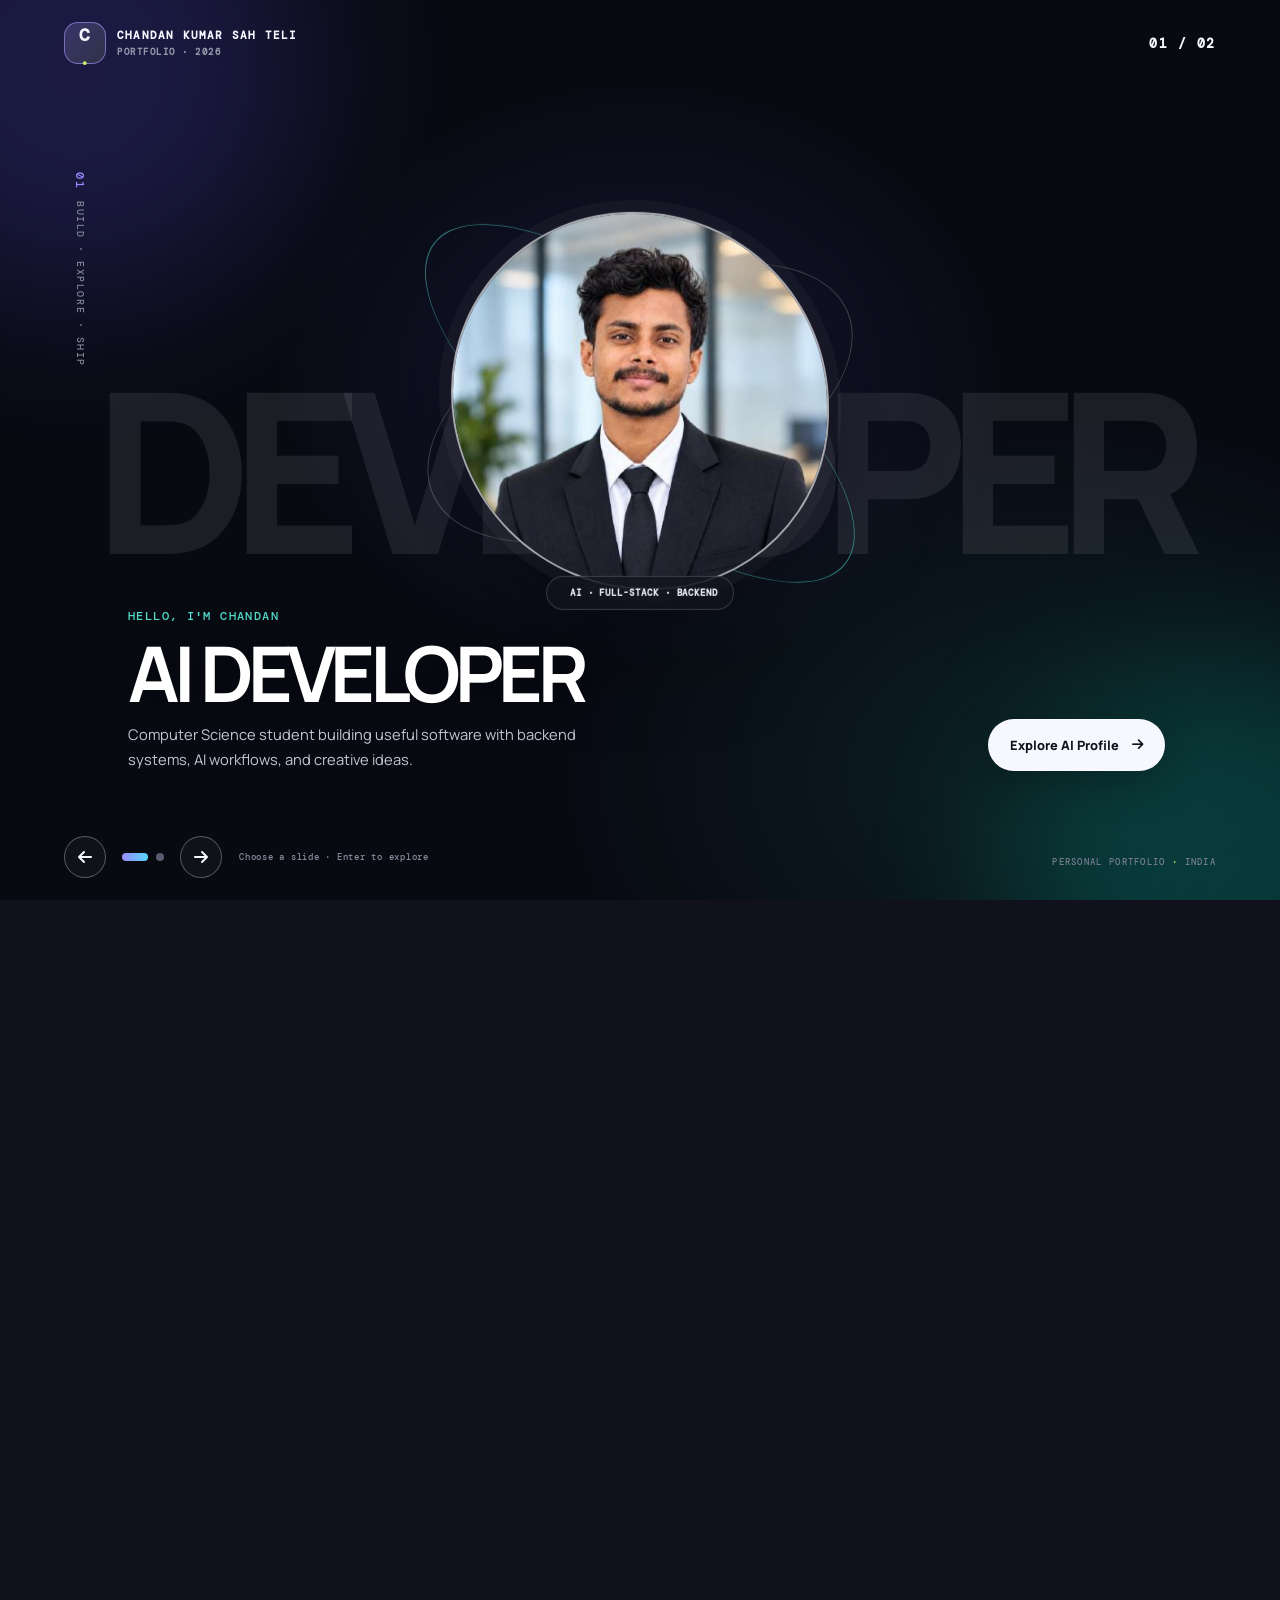
==== commit f8d39f4e: "Add interactive portfolio role intro Co-authored-by: Copilot App <223556219+Copilot@users.noreply.gi" ====
--- a/index.html
+++ b/index.html
@@ -14,57 +14,102 @@
     <link rel="stylesheet" href="style.css">
 </head>
 
-<body data-page="portfolio" data-role="tester">
+<body data-page="portfolio" data-role="developer" class="role-intro-active">
     <a class="skip-link" href="#main-content">Skip to content</a>
-    <div class="role-dialog-backdrop" id="role-dialog-backdrop">
-        <section class="role-dialog" role="dialog" aria-modal="true" aria-labelledby="role-dialog-title" aria-describedby="role-dialog-description">
-            <div class="role-dialog-profile">
-                <img class="role-avatar" src="https://github.com/ChandanLabs.png" alt="Chandan Kumar Sah Teli">
-                <p class="eyebrow">WELCOME TO MY PORTFOLIO</p>
-            </div>
-            <h1 id="role-dialog-title">Which profile would you like to explore?</h1>
-            <p id="role-dialog-description">Choose a view. You can switch roles any time, and your choice is not saved.</p>
-            <div class="role-options" role="group" aria-label="Choose a portfolio profile">
-                <button class="role-option selected" type="button" data-select-role="tester" aria-pressed="true">
-                    <span class="role-option-icon"><i class="fa-solid fa-bug"></i></span>
-                    <span><strong>QA Automation Tester</strong><small>Quality engineering focus · selected by default</small></span>
-                    <i class="fa-solid fa-arrow-right role-option-arrow" aria-hidden="true"></i>
-                </button>
-                <button class="role-option" type="button" data-select-role="developer" aria-pressed="false">
-                    <span class="role-option-icon"><i class="fa-solid fa-code"></i></span>
-                    <span><strong>Developer</strong><small>Backend, full-stack, and AI projects</small></span>
-                    <i class="fa-solid fa-arrow-right role-option-arrow" aria-hidden="true"></i>
-                </button>
-            </div>
-            <button class="btn primary role-continue" id="role-continue" type="button">Continue as Tester <i class="fa-solid fa-arrow-right"></i></button>
-        </section>
-    </div>
+    <section class="role-intro" id="role-intro" aria-label="Choose a portfolio profile">
+        <div class="intro-atmosphere intro-atmosphere-one" aria-hidden="true"></div>
+        <div class="intro-atmosphere intro-atmosphere-two" aria-hidden="true"></div>
+        <div class="intro-topline">
+            <a class="intro-brand" href="https://github.com/ChandanLabs" target="_blank" rel="noreferrer">
+                <span class="brand-mark">C<span>.</span></span>
+                <span>CHANDAN KUMAR SAH TELI<small>PORTFOLIO · 2026</small></span>
+            </a>
+            <span class="intro-counter" id="intro-counter" aria-live="polite">01 <i>/</i> 02</span>
+        </div>
+        <div class="intro-carousel" id="intro-carousel">
+            <article class="intro-slide intro-slide-ai is-active" data-intro-role="developer" role="button" tabindex="0" aria-label="Explore the AI Developer profile">
+                <span class="intro-backdrop-word" aria-hidden="true">AI<br>DEVELOPER</span>
+                <div class="intro-side-note"><span>01</span><span>BUILD · EXPLORE · SHIP</span></div>
+                <div class="intro-portrait-wrap">
+                    <span class="portrait-orbit portrait-orbit-one" aria-hidden="true"></span>
+                    <span class="portrait-orbit portrait-orbit-two" aria-hidden="true"></span>
+                    <span class="portrait-glow" aria-hidden="true"></span>
+                    <img class="intro-portrait" src="assets/chandan-avatar.png" alt="Portrait of Chandan Kumar Sah Teli" fetchpriority="high">
+                    <span class="portrait-caption"><i class="fa-solid fa-sparkles" aria-hidden="true"></i> AI · FULL-STACK · BACKEND</span>
+                </div>
+                <div class="intro-bottom">
+                    <div class="intro-copy">
+                        <p class="eyebrow">HELLO, I'M CHANDAN</p>
+                        <h1>AI Developer</h1>
+                        <p>Computer Science student building useful software with backend systems, AI workflows, and creative ideas.</p>
+                    </div>
+                    <span class="intro-cta">Explore AI Profile <i class="fa-solid fa-arrow-right" aria-hidden="true"></i></span>
+                </div>
+            </article>
+            <article class="intro-slide intro-slide-qa" data-intro-role="tester" role="button" tabindex="-1" aria-label="Explore the QA Automation profile" aria-hidden="true" hidden>
+                <span class="intro-backdrop-word" aria-hidden="true">QA<br>AUTOMATION</span>
+                <div class="intro-side-note"><span>02</span><span>DESIGN · VERIFY · IMPROVE</span></div>
+                <div class="intro-portrait-wrap">
+                    <span class="portrait-orbit portrait-orbit-one" aria-hidden="true"></span>
+                    <span class="portrait-orbit portrait-orbit-two" aria-hidden="true"></span>
+                    <span class="portrait-glow" aria-hidden="true"></span>
+                    <img class="intro-portrait" src="assets/chandan-avatar.png" alt="Portrait of Chandan Kumar Sah Teli">
+                    <span class="portrait-caption"><i class="fa-solid fa-shield-halved" aria-hidden="true"></i> QUALITY · AUTOMATION · APIs</span>
+                </div>
+                <div class="intro-bottom">
+                    <div class="intro-copy">
+                        <p class="eyebrow">QUALITY ENGINEERING · LEARNING IN PUBLIC</p>
+                        <h1>QA Automation</h1>
+                        <p>Explore my project-based testing signals and the automation curriculum I’m working through.</p>
+                    </div>
+                    <span class="intro-cta">Explore QA Profile <i class="fa-solid fa-arrow-right" aria-hidden="true"></i></span>
+                </div>
+            </article>
+        </div>
+        <div class="intro-controls">
+            <button class="intro-arrow" id="intro-previous" type="button" aria-label="Previous profile"><i class="fa-solid fa-arrow-left" aria-hidden="true"></i></button>
+            <div class="intro-pagination" role="group" aria-label="Choose an intro slide">
+                <button class="intro-dot is-active" type="button" data-intro-select="developer" aria-label="Show AI Developer slide" aria-pressed="true"></button>
+                <button class="intro-dot" type="button" data-intro-select="tester" aria-label="Show QA Automation slide" aria-pressed="false"></button>
+            </div>
+            <button class="intro-arrow" id="intro-next" type="button" aria-label="Next profile"><i class="fa-solid fa-arrow-right" aria-hidden="true"></i></button>
+            <span class="intro-help">Choose a slide · Enter to explore</span>
+        </div>
+        <span class="intro-copyright">PERSONAL PORTFOLIO <i>·</i> INDIA</span>
+    </section>
 
     <div class="scroll-progress" aria-hidden="true"><span id="scroll-progress-bar"></span></div>
-    <header class="site-header">
+    <header class="site-header" id="site-header" inert aria-hidden="true">
         <a class="brand-lockup" href="#home" aria-label="Chandan Kumar Sah Teli, home">
             <span class="brand-mark">C<span>.</span></span>
             <span class="brand-name">Chandan Kumar Sah Teli<small>QA AUTOMATION TESTER · DEVELOPER</small></span>
         </a>
         <nav class="site-nav" aria-label="Main navigation">
             <a href="#work">Projects</a>
+            <a href="#reel">Reel</a>
+            <a href="#evidence">GitHub proof</a>
             <a href="#skills">Skills</a>
             <a href="#about">About</a>
         </nav>
+        <div class="role-switcher" id="role-switcher" aria-label="Switch portfolio profile">
+            <button type="button" data-profile-switch="developer" aria-pressed="true">AI Developer</button>
+            <button type="button" data-profile-switch="tester" aria-pressed="false">QA Automation</button>
+            <button class="back-to-intro" id="back-to-intro" type="button"><i class="fa-solid fa-arrow-rotate-left" aria-hidden="true"></i> Back to Intro</button>
+        </div>
         <div class="header-actions">
             <a class="text-link" href="ChandanKumarSahTeli_Resume.pdf" target="_blank" rel="noreferrer">Resume <i class="fa-solid fa-arrow-up-right-from-square"></i></a>
             <a class="btn primary header-contact" href="mailto:chandan.kumar.sah.teli2005@gmail.com">Let's talk <i class="fa-solid fa-arrow-up-right-from-square"></i></a>
         </div>
     </header>
 
-    <main id="main-content">
+    <main id="main-content" inert aria-hidden="true">
         <section id="home" class="hero-section">
             <div class="hero-glow hero-glow-one" aria-hidden="true"></div>
             <div class="hero-glow hero-glow-two" aria-hidden="true"></div>
             <div class="hero-inner">
                 <div class="hero-copy">
                     <p class="eyebrow"><span class="availability-dot"></span><span id="profile-eyebrow">QA AUTOMATION TESTER · EARLY CAREER</span></p>
-                    <h1 id="hero-title">I build confidence in software, <span>one thoughtful test at a time.</span></h1>
+                    <h1 id="hero-title" tabindex="-1">I build confidence in software, <span>one thoughtful test at a time.</span></h1>
                     <p class="hero-lead" id="hero-summary">Computer Science student focused on quality engineering: exploring test design, web automation, and API validation while building a foundation in Java and modern testing tools.</p>
                     <p class="proof-line" id="hero-proof"><i class="fa-solid fa-shield-halved"></i> Project proof: REST API validation and automated test suites in public repositories.</p>
                     <div class="hero-cta">
@@ -103,6 +148,59 @@
             </div>
         </section>
 
+        <section id="reel" class="content-section reel-section">
+            <div class="section-shell reel-layout">
+                <div class="section-intro reel-intro">
+                    <p class="eyebrow">MOTION REEL · PROJECTS IN ACTION</p>
+                    <h2>A quick-cut tour of what I build.</h2>
+                    <p>This original, lightweight project reel cycles through real GitHub work. The supplied reference video informs the motion style; its third-party footage is not republished here.</p>
+                    <div class="reel-actions">
+                        <button class="btn primary" id="reel-toggle" type="button" aria-pressed="true"><i class="fa-solid fa-pause" aria-hidden="true"></i> Pause reel</button>
+                        <button class="btn quiet" id="reel-previous" type="button" aria-label="Previous project in reel"><i class="fa-solid fa-arrow-left" aria-hidden="true"></i></button>
+                        <button class="btn quiet" id="reel-next" type="button" aria-label="Next project in reel"><i class="fa-solid fa-arrow-right" aria-hidden="true"></i></button>
+                        <a class="btn quiet" id="reel-source-link" href="https://github.com/ChandanLabs" target="_blank" rel="noreferrer"><i class="fa-brands fa-github" aria-hidden="true"></i> View project</a>
+                    </div>
+                    <p class="reel-status" id="reel-status" role="status" aria-live="polite"></p>
+                </div>
+                <div class="reel-player" id="reel-player" aria-label="Animated portfolio project reel">
+                    <div class="reel-screen">
+                        <video class="reel-video" id="portfolio-reel-video" muted playsinline aria-hidden="true"></video>
+                        <div class="reel-scanlines" aria-hidden="true"></div>
+                        <span class="reel-index" id="reel-index">01 / 04</span>
+                        <span class="reel-big-type" id="reel-big-type" aria-hidden="true">AI</span>
+                        <div class="reel-photo-frame"><img src="assets/chandan-avatar.png" alt="" loading="lazy"></div>
+                        <div class="reel-caption">
+                            <span class="eyebrow" id="reel-category">AI · COMPUTER VISION</span>
+                            <h3 id="reel-title">AI Cricket Bowling Analyzer</h3>
+                            <p id="reel-description">Computer vision, biomechanics, and coaching feedback in one project.</p>
+                        </div>
+                        <span class="reel-sound-label"><i class="fa-solid fa-circle" aria-hidden="true"></i> PROJECT REEL</span>
+                    </div>
+                    <div class="reel-progress" aria-hidden="true"><span id="reel-progress-bar"></span></div>
+                </div>
+            </div>
+        </section>
+
+        <section id="evidence" class="content-section evidence-section">
+            <div class="section-shell">
+                <div class="section-title-row">
+                    <div>
+                        <p class="eyebrow">GITHUB · VERIFIED PROJECT PROOF</p>
+                        <h2 id="evidence-heading">Milestones built in public.</h2>
+                        <p id="evidence-intro">Selected project milestones linked directly to their repositories. These are project achievements, not award or certificate claims.</p>
+                    </div>
+                    <a class="text-link" href="https://github.com/ChandanLabs" target="_blank" rel="noreferrer">Explore GitHub <i class="fa-solid fa-arrow-up-right-from-square" aria-hidden="true"></i></a>
+                </div>
+                <div class="evidence-grid" id="portfolio-evidence"></div>
+                <div class="certificate-grid" id="portfolio-certificates" hidden></div>
+                <div class="certificate-note" id="certificate-note">
+                    <i class="fa-regular fa-file-lines" aria-hidden="true"></i>
+                    <p><strong>Certificates</strong><span>No verified certificates are listed yet. Add a title, issuer, date, and verification URL to <code>portfolio-evidence.json</code> when ready.</span></p>
+                </div>
+                <p class="evidence-status" id="evidence-status" role="status" aria-live="polite">Loading verified GitHub highlights...</p>
+            </div>
+        </section>
+
         <section id="proof" class="content-section proof-section">
             <div class="section-shell">
                 <div class="section-intro">
@@ -153,7 +251,7 @@
         </section>
     </main>
 
-    <footer class="site-footer"><span>© <span id="footer-year"></span> Chandan Kumar Sah Teli</span><button class="text-link role-switch" type="button" id="footer-change-role">Switch profile</button><a href="#home">Back to top ↑</a></footer>
+    <footer class="site-footer" id="site-footer" inert aria-hidden="true"><span>© <span id="footer-year"></span> Chandan Kumar Sah Teli</span><button class="text-link role-switch" type="button" id="footer-change-role">Switch profile</button><a href="#home">Back to top ↑</a></footer>
     <button class="scroll-top" id="back-to-top" type="button" aria-label="Back to top"><i class="fa-solid fa-arrow-up" aria-hidden="true"></i></button>
     <script src="script.js"></script>
 </body>
--- a/style.css
+++ b/style.css
@@ -346,8 +346,13 @@
     transform: translateY(-150%);
 }
 body[data-page="portfolio"] .skip-link:focus { transform: translateY(0); }
-html.role-dialog-open { overflow: hidden; }
-body[data-page="portfolio"].role-dialog-open { overflow: hidden; }
+body[data-page="portfolio"].role-intro-active { overflow: hidden; }
+body[data-page="portfolio"].role-intro-active .site-header,
+body[data-page="portfolio"].role-intro-active #main-content,
+body[data-page="portfolio"].role-intro-active .site-footer,
+body[data-page="portfolio"].role-intro-active .scroll-progress,
+body[data-page="portfolio"].role-intro-active .scroll-top,
+body[data-page="portfolio"].role-intro-active .skip-link { visibility: hidden; pointer-events: none; }
 body[data-page="portfolio"] a { text-decoration: none; }
 body[data-page="portfolio"] #main-content { scroll-margin-top: 88px; }
 body[data-page="portfolio"] .section-shell { width: min(1120px, calc(100% - 48px)); margin: 0 auto; }
@@ -610,23 +615,6 @@
 body[data-page="portfolio"] .api-console-secondary > summary { color: var(--muted); font-size: 0.78rem; cursor: pointer; }
 body[data-page="portfolio"] .api-console-secondary[open] > summary { margin-bottom: 14px; color: var(--accent-2); }
 body[data-page="portfolio"] .api-console { border-radius: 14px; }
-body[data-page="portfolio"] .role-dialog-backdrop { position: fixed; z-index: 100; inset: 0; display: grid; place-items: center; padding: 20px; background: rgba(7, 8, 15, 0.78); backdrop-filter: blur(14px); }
-body[data-page="portfolio"] .role-dialog { width: min(490px, 100%); padding: clamp(24px, 5vw, 38px); border: 1px solid rgba(192, 180, 255, 0.24); border-radius: 22px; background: linear-gradient(145deg, #222237, #171827); box-shadow: 0 30px 100px rgba(0,0,0,0.45); animation: dialogIn 240ms ease-out both; }
-body[data-page="portfolio"] .role-dialog-profile { display: flex; align-items: center; gap: 12px; }
-body[data-page="portfolio"] .role-avatar { width: 44px; height: 44px; border: 1px solid rgba(192, 180, 255, 0.4); border-radius: 50%; object-fit: cover; }
-body[data-page="portfolio"] .role-dialog-profile .eyebrow { margin: 0; }
-body[data-page="portfolio"] .role-dialog h1 { margin-top: 14px; font-size: clamp(1.65rem, 6vw, 2.25rem); line-height: 1.15; letter-spacing: -0.04em; }
-body[data-page="portfolio"] .role-dialog > p:nth-of-type(2) { margin-top: 12px; color: var(--muted); font-size: 0.84rem; line-height: 1.7; }
-body[data-page="portfolio"] .role-options { display: grid; gap: 10px; margin-top: 24px; }
-body[data-page="portfolio"] .role-option { width: 100%; min-height: 72px; display: grid; grid-template-columns: 40px 1fr 16px; gap: 12px; align-items: center; padding: 13px; border: 1px solid var(--line); border-radius: 13px; color: var(--text); background: rgba(255,255,255,0.025); text-align: left; cursor: pointer; transition: 160ms ease; }
-body[data-page="portfolio"] .role-option:hover, body[data-page="portfolio"] .role-option.selected { border-color: rgba(196, 243, 107, 0.63); background: rgba(196, 243, 107, 0.065); }
-body[data-page="portfolio"] .role-option-icon { width: 38px; height: 38px; display: grid; place-items: center; border-radius: 11px; color: var(--accent); background: rgba(196, 243, 107, 0.1); }
-body[data-page="portfolio"] .role-option > span:nth-child(2) { display: grid; gap: 5px; }
-body[data-page="portfolio"] .role-option strong { font-size: 0.82rem; }
-body[data-page="portfolio"] .role-option small { color: var(--muted); font-size: 0.69rem; }
-body[data-page="portfolio"] .role-option-arrow { color: var(--accent-2); font-size: 0.78rem; }
-body[data-page="portfolio"] .role-continue { width: 100%; margin-top: 16px; }
-body[data-page="portfolio"] .role-dialog-backdrop[hidden] { display: none; }
 body[data-page="portfolio"] :focus-visible { outline: 3px solid #d5ff78; outline-offset: 3px; }
 body[data-page="portfolio"] .reveal { opacity: 0; transform: translate3d(0, 30px, 0) scale(0.985); transition: opacity 700ms cubic-bezier(0.2, 0.75, 0.25, 1), transform 700ms cubic-bezier(0.2, 0.75, 0.25, 1); transition-delay: var(--reveal-delay, 0ms); }
 body[data-page="portfolio"] .reveal.is-visible { opacity: 1; transform: translate3d(0, 0, 0) scale(1); }
@@ -709,3 +697,201 @@
     body[data-page="portfolio"] .project-card { transform: none !important; will-change: auto; }
 }
 
+body[data-page="portfolio"].role-intro-active { min-height: 100vh; min-height: 100dvh; overflow: hidden; }
+body[data-page="portfolio"] .role-intro {
+    position: fixed;
+    z-index: 110;
+    inset: 0;
+    display: grid;
+    grid-template-rows: auto minmax(0, 1fr) auto;
+    overflow: hidden;
+    padding: 22px clamp(22px, 5vw, 76px) 20px;
+    color: #f7f8ff;
+    background:
+        radial-gradient(ellipse at 50% 42%, rgba(119, 105, 255, .16), transparent 40%),
+        radial-gradient(ellipse at 82% 86%, rgba(52, 226, 189, .1), transparent 33%),
+        #080a12;
+    isolation: isolate;
+}
+body[data-page="portfolio"] .role-intro[hidden] { display: none; }
+body[data-page="portfolio"] .intro-atmosphere { position: absolute; z-index: -1; width: 36vw; aspect-ratio: 1; border-radius: 50%; filter: blur(80px); opacity: .2; pointer-events: none; animation: introGlow 12s ease-in-out infinite alternate; }
+body[data-page="portfolio"] .intro-atmosphere-one { top: -18%; left: -12%; background: #6658ff; }
+body[data-page="portfolio"] .intro-atmosphere-two { right: -15%; bottom: -25%; background: #00c8b1; animation-delay: -5s; }
+body[data-page="portfolio"] .intro-topline { position: relative; z-index: 5; display: flex; justify-content: space-between; align-items: center; gap: 20px; }
+body[data-page="portfolio"] .intro-brand { display: inline-flex; align-items: center; gap: 11px; color: #f7f8ff; font: 700 .68rem var(--mono); letter-spacing: .11em; }
+body[data-page="portfolio"] .intro-brand > span:last-child { display: grid; gap: 4px; }
+body[data-page="portfolio"] .intro-brand small { color: #9298a9; font-size: .56rem; letter-spacing: .17em; }
+body[data-page="portfolio"] .intro-counter { color: #f7f8ff; font: 600 .8rem var(--mono); letter-spacing: .12em; }
+body[data-page="portfolio"] .intro-counter i { color: #73798b; font-style: normal; }
+body[data-page="portfolio"] .intro-carousel { position: relative; min-height: 0; }
+body[data-page="portfolio"] .intro-slide {
+    position: absolute;
+    inset: 0;
+    overflow: hidden;
+    cursor: pointer;
+    outline: none;
+    animation: introSlideEnter 650ms cubic-bezier(.18,.75,.24,1) both;
+}
+body[data-page="portfolio"] .intro-slide[hidden] { display: none; }
+body[data-page="portfolio"] .intro-slide-ai { --intro-accent: #9c8bff; --intro-accent-2: #51ddcc; }
+body[data-page="portfolio"] .intro-slide-qa { --intro-accent: #c4f36b; --intro-accent-2: #54d6ff; }
+body[data-page="portfolio"] .intro-slide:focus-visible { outline: 2px solid var(--intro-accent); outline-offset: -6px; border-radius: 24px; }
+body[data-page="portfolio"] .intro-backdrop-word {
+    position: absolute;
+    top: 42%;
+    left: 50%;
+    color: rgba(245, 247, 255, .085);
+    font-size: clamp(5rem, 17.5vw, 17rem);
+    font-weight: 900;
+    line-height: .72;
+    letter-spacing: -.095em;
+    text-align: center;
+    white-space: nowrap;
+    transform: translate(-50%, -50%);
+    pointer-events: none;
+    user-select: none;
+}
+body[data-page="portfolio"] .intro-side-note { position: absolute; top: 14%; left: 8px; display: flex; align-items: center; gap: 12px; color: #7d8495; font: 500 .6rem var(--mono); letter-spacing: .16em; writing-mode: vertical-rl; }
+body[data-page="portfolio"] .intro-side-note span:first-child { color: var(--intro-accent); font-size: .74rem; }
+body[data-page="portfolio"] .intro-portrait-wrap {
+    position: absolute;
+    z-index: 2;
+    top: 45%;
+    left: 50%;
+    width: min(34vw, 42vh, 390px);
+    aspect-ratio: 1;
+    border-radius: 50%;
+    transform: translate(-50%, -52%);
+    filter: drop-shadow(0 26px 56px rgba(0, 0, 0, .42));
+}
+body[data-page="portfolio"] .intro-portrait { position: relative; z-index: 2; width: 100%; height: 100%; border: 2px solid rgba(255,255,255,.62); border-radius: 48% 52% 47% 53%; object-fit: cover; background: #191c2b; box-shadow: inset 0 0 30px rgba(255,255,255,.18), 0 0 0 12px rgba(255,255,255,.035); }
+body[data-page="portfolio"] .portrait-glow { position: absolute; inset: 10%; border-radius: 50%; background: radial-gradient(circle, var(--intro-accent), transparent 70%); opacity: .34; filter: blur(28px); }
+body[data-page="portfolio"] .portrait-orbit { position: absolute; inset: -10%; border: 1px solid rgba(255,255,255,.22); border-radius: 50%; transform: rotate(-24deg) scaleY(.5); }
+body[data-page="portfolio"] .portrait-orbit-two { inset: -19%; border-color: color-mix(in srgb, var(--intro-accent-2) 55%, transparent); transform: rotate(38deg) scaleY(.38); animation: orbitDrift 18s linear infinite; }
+body[data-page="portfolio"] .portrait-caption { position: absolute; z-index: 3; right: 50%; bottom: -15px; display: flex; align-items: center; gap: 8px; width: max-content; padding: 10px 15px; border: 1px solid rgba(255,255,255,.18); border-radius: 999px; color: #f7f8ff; background: rgba(17,19,30,.8); font: 600 .58rem var(--mono); letter-spacing: .1em; transform: translateX(50%); backdrop-filter: blur(12px); }
+body[data-page="portfolio"] .portrait-caption i { color: var(--intro-accent-2); }
+body[data-page="portfolio"] .intro-bottom { position: absolute; z-index: 4; right: clamp(24px, 4vw, 60px); bottom: clamp(38px, 7vh, 78px); left: clamp(24px, 5vw, 72px); display: flex; align-items: flex-end; justify-content: space-between; gap: 30px; pointer-events: none; }
+body[data-page="portfolio"] .intro-copy { max-width: 560px; }
+body[data-page="portfolio"] .intro-copy .eyebrow { color: var(--intro-accent-2); }
+body[data-page="portfolio"] .intro-copy h1 { margin-top: 11px; color: #fff; font-size: clamp(2.4rem, 6vw, 5.3rem); line-height: .98; letter-spacing: -.075em; text-transform: uppercase; text-shadow: 0 5px 35px rgba(0,0,0,.38); }
+body[data-page="portfolio"] .intro-copy > p:last-child { max-width: 475px; margin-top: 12px; color: #c2c6d3; font-size: clamp(.82rem, 1.15vw, 1rem); line-height: 1.65; }
+body[data-page="portfolio"] .intro-cta { display: inline-flex; flex: 0 0 auto; align-items: center; gap: 13px; padding: 16px 21px; border: 1px solid rgba(255,255,255,.55); border-radius: 999px; color: #11131b; background: #f7f8ff; font-size: .8rem; font-weight: 900; box-shadow: 0 12px 40px rgba(0,0,0,.25); transition: transform 220ms ease, background 220ms ease; }
+body[data-page="portfolio"] .intro-slide:hover .intro-cta { transform: translateY(-4px); background: var(--intro-accent); }
+body[data-page="portfolio"] .intro-cta i { font-size: .82rem; }
+body[data-page="portfolio"] .intro-controls { position: relative; z-index: 8; display: flex; align-items: center; gap: 12px; min-height: 46px; }
+body[data-page="portfolio"] .intro-arrow { width: 42px; height: 42px; display: grid; place-items: center; border: 1px solid rgba(255,255,255,.3); border-radius: 50%; color: #f7f8ff; background: rgba(255,255,255,.035); cursor: pointer; transition: background 180ms ease, transform 180ms ease; }
+body[data-page="portfolio"] .intro-arrow:hover { background: rgba(255,255,255,.16); transform: scale(1.06); }
+body[data-page="portfolio"] .intro-pagination { display: flex; align-items: center; gap: 8px; padding: 0 4px; }
+body[data-page="portfolio"] .intro-dot { width: 8px; height: 8px; border: 0; border-radius: 10px; background: #555b6d; cursor: pointer; transition: width 180ms ease, background 180ms ease; }
+body[data-page="portfolio"] .intro-dot.is-active { width: 26px; background: linear-gradient(90deg, #9c8bff, #54d6ff); }
+body[data-page="portfolio"] .intro-help { margin-left: 5px; color: #858b9b; font: 500 .59rem var(--mono); letter-spacing: .08em; }
+body[data-page="portfolio"] .intro-copyright { position: absolute; right: clamp(22px, 5vw, 76px); bottom: 32px; color: #767d8e; font: 500 .54rem var(--mono); letter-spacing: .15em; }
+body[data-page="portfolio"] .intro-copyright i { color: var(--accent); font-style: normal; }
+
+body[data-page="portfolio"] .role-switcher { position: fixed; z-index: 60; top: 92px; right: max(20px, calc((100vw - 1200px) / 2)); display: flex; align-items: center; gap: 3px; padding: 5px; border: 1px solid rgba(255,255,255,.15); border-radius: 999px; background: rgba(15,17,28,.88); box-shadow: 0 10px 34px rgba(0,0,0,.28); backdrop-filter: blur(16px); }
+body[data-page="portfolio"].role-intro-active .role-switcher { display: none; }
+body[data-page="portfolio"] .role-switcher button { min-height: 34px; padding: 8px 11px; border: 0; border-radius: 999px; color: #a7adbd; background: transparent; font-size: .65rem; font-weight: 800; cursor: pointer; white-space: nowrap; }
+body[data-page="portfolio"] .role-switcher button[aria-pressed="true"] { color: #10131b; background: linear-gradient(110deg, #c4f36b, #5fe0cb); }
+body[data-page="portfolio"] .role-switcher .back-to-intro { margin-left: 3px; border-left: 1px solid rgba(255,255,255,.14); border-radius: 0 999px 999px 0; color: #f0f2f8; }
+body[data-page="portfolio"] .role-switcher .back-to-intro:hover { color: #c4f36b; }
+body[data-page="portfolio"] .site-header { padding-right: max(24px, calc((100vw - 1200px) / 2)); }
+body[data-page="portfolio"] .site-nav { padding-right: 320px; }
+
+body[data-page="portfolio"] .reel-section { background: radial-gradient(ellipse at 75% 30%, rgba(87, 116, 255, .12), transparent 45%), #10131c; }
+body[data-page="portfolio"] .reel-layout { display: grid; grid-template-columns: minmax(230px, .75fr) minmax(0, 1.25fr); align-items: center; gap: clamp(32px, 7vw, 96px); }
+body[data-page="portfolio"] .reel-intro h2 { margin-top: 12px; font-size: clamp(2.1rem, 4.1vw, 3.8rem); line-height: 1.04; letter-spacing: -.055em; }
+body[data-page="portfolio"] .reel-intro > p:last-of-type { margin-top: 16px; color: var(--muted); line-height: 1.75; }
+body[data-page="portfolio"] .reel-actions { display: flex; gap: 10px; flex-wrap: wrap; margin-top: 24px; }
+body[data-page="portfolio"] .reel-status { min-height: 1.2em; margin-top: 10px; color: var(--muted); font-size: .71rem; }
+body[data-page="portfolio"] .reel-player { overflow: hidden; border: 1px solid rgba(255,255,255,.16); border-radius: 22px; background: #0c0f19; box-shadow: 0 28px 80px rgba(0,0,0,.35); }
+body[data-page="portfolio"] .reel-screen { position: relative; isolation: isolate; overflow: hidden; min-height: 340px; aspect-ratio: 16 / 10; background: radial-gradient(ellipse at 78% 27%, rgba(63, 225, 209, .28), transparent 35%), linear-gradient(135deg, #24264c, #111522 68%); }
+body[data-page="portfolio"] .reel-player[data-role="tester"] .reel-screen { background: radial-gradient(ellipse at 78% 27%, rgba(196, 243, 107, .22), transparent 35%), linear-gradient(135deg, #183d42, #111522 68%); }
+body[data-page="portfolio"] .reel-video { position: absolute; z-index: -1; inset: 0; width: 100%; height: 100%; object-fit: cover; opacity: .78; mix-blend-mode: screen; pointer-events: none; }
+body[data-page="portfolio"] .reel-scanlines { position: absolute; z-index: 1; inset: 0; opacity: .18; background: repeating-linear-gradient(0deg, transparent 0 4px, rgba(255,255,255,.08) 5px); pointer-events: none; }
+body[data-page="portfolio"] .reel-index { position: absolute; z-index: 3; top: 22px; left: 24px; color: #fff; font: 600 .62rem var(--mono); letter-spacing: .14em; }
+body[data-page="portfolio"] .reel-big-type { position: absolute; top: 38%; left: 25px; color: rgba(255,255,255,.12); font-size: clamp(6rem, 17vw, 13rem); font-weight: 900; line-height: .75; letter-spacing: -.1em; transform: translateY(-50%); }
+body[data-page="portfolio"] .reel-photo-frame { position: absolute; top: 48%; right: 9%; width: min(35%, 230px); aspect-ratio: 1; border: 1px solid rgba(255,255,255,.55); border-radius: 48% 52% 50% 46%; box-shadow: 0 0 0 11px rgba(255,255,255,.04), 0 0 64px rgba(113,132,255,.34); transform: translateY(-50%); overflow: hidden; }
+body[data-page="portfolio"] .reel-photo-frame img { width: 100%; height: 100%; object-fit: cover; }
+body[data-page="portfolio"] .reel-caption { position: absolute; z-index: 3; right: 24px; bottom: 26px; left: 24px; padding: 17px 18px; border: 1px solid rgba(255,255,255,.15); border-radius: 14px; background: rgba(8,10,18,.76); backdrop-filter: blur(16px); }
+body[data-page="portfolio"] .reel-caption .eyebrow { font-size: .59rem; }
+body[data-page="portfolio"] .reel-caption h3 { margin-top: 7px; color: #fff; font-size: clamp(1.15rem, 2.4vw, 1.8rem); }
+body[data-page="portfolio"] .reel-caption p { margin-top: 5px; color: #c1c5d1; font-size: .77rem; line-height: 1.5; }
+body[data-page="portfolio"] .reel-sound-label { position: absolute; z-index: 3; top: 23px; right: 24px; color: #e7e9ef; font: 600 .54rem var(--mono); letter-spacing: .1em; }
+body[data-page="portfolio"] .reel-sound-label i { margin-right: 6px; color: #c4f36b; font-size: .45rem; }
+body[data-page="portfolio"] .reel-progress { height: 4px; background: rgba(255,255,255,.08); }
+body[data-page="portfolio"] .reel-progress span { display: block; width: 0; height: 100%; background: linear-gradient(90deg, #9c8bff, #54d6ff, #c4f36b); }
+body[data-page="portfolio"] .reel-player.is-playing .reel-progress span { animation: reelProgress 5.2s linear infinite; }
+body[data-page="portfolio"] .reel-player.reel-transition .reel-caption { animation: reelTextEnter 440ms cubic-bezier(.2,.8,.2,1) both; }
+
+body[data-page="portfolio"] .evidence-section { background: #0b0e16; }
+body[data-page="portfolio"] .evidence-grid, body[data-page="portfolio"] .certificate-grid { display: grid; grid-template-columns: repeat(2, minmax(0, 1fr)); gap: 14px; margin-top: 32px; }
+body[data-page="portfolio"] .evidence-card { min-height: 210px; display: flex; flex-direction: column; align-items: flex-start; padding: 22px; border: 1px solid rgba(255,255,255,.12); border-radius: 17px; background: linear-gradient(145deg, rgba(255,255,255,.055), rgba(255,255,255,.018)); transition: transform 220ms ease, border-color 220ms ease, background 220ms ease; }
+body[data-page="portfolio"] .evidence-card:hover { border-color: rgba(196,243,107,.42); background: linear-gradient(145deg, rgba(196,243,107,.09), rgba(255,255,255,.025)); transform: translateY(-5px); }
+body[data-page="portfolio"] .evidence-kicker { color: var(--accent-2); font: 600 .62rem var(--mono); letter-spacing: .1em; text-transform: uppercase; }
+body[data-page="portfolio"] .evidence-card h3 { margin-top: 11px; color: var(--text); font-size: 1.2rem; }
+body[data-page="portfolio"] .evidence-card p { margin-top: 9px; color: var(--muted); font-size: .82rem; line-height: 1.65; }
+body[data-page="portfolio"] .evidence-card .text-link { margin-top: auto; padding-top: 17px; color: var(--accent); font-size: .73rem; }
+body[data-page="portfolio"] .evidence-detail { margin-top: 9px; color: var(--muted); font: 500 .67rem var(--mono); }
+body[data-page="portfolio"] .certificate-note { display: flex; align-items: flex-start; gap: 13px; margin-top: 20px; padding: 17px 19px; border: 1px dashed rgba(255,255,255,.2); border-radius: 14px; color: var(--muted); }
+body[data-page="portfolio"] .certificate-note > i { margin-top: 3px; color: var(--accent-3); }
+body[data-page="portfolio"] .certificate-note p { display: grid; gap: 5px; font-size: .75rem; line-height: 1.6; }
+body[data-page="portfolio"] .certificate-note strong { color: var(--text); font-size: .84rem; }
+body[data-page="portfolio"] .certificate-note code { color: #d7ed9f; font: .7rem var(--mono); }
+body[data-page="portfolio"] .evidence-status { min-height: 1.2em; margin-top: 12px; color: var(--muted); font-size: .72rem; }
+body[data-page="portfolio"] #hero-title:focus { outline: none; }
+
+@keyframes introGlow { from { transform: translate3d(-12px, -8px, 0) scale(.92); } to { transform: translate3d(22px, 16px, 0) scale(1.08); } }
+@keyframes introSlideEnter { from { opacity: 0; transform: translateX(30px) scale(.985); } to { opacity: 1; transform: translateX(0) scale(1); } }
+@keyframes orbitDrift { to { transform: rotate(398deg) scaleY(.38); } }
+@keyframes reelProgress { to { width: 100%; } }
+@keyframes reelTextEnter { from { opacity: 0; transform: translateY(12px); } to { opacity: 1; transform: translateY(0); } }
+
+@media (max-width: 1050px) {
+    body[data-page="portfolio"] .site-nav { padding-right: 0; }
+    body[data-page="portfolio"] .reel-layout { grid-template-columns: 1fr; }
+    body[data-page="portfolio"] .reel-player { max-width: 760px; }
+}
+@media (max-width: 700px) {
+    body[data-page="portfolio"] .role-intro { padding: 17px 16px 14px; }
+    body[data-page="portfolio"] .intro-brand { font-size: .57rem; }
+    body[data-page="portfolio"] .intro-brand .brand-mark { width: 35px; height: 35px; }
+    body[data-page="portfolio"] .intro-brand small { font-size: .48rem; }
+    body[data-page="portfolio"] .intro-backdrop-word { top: 37%; font-size: clamp(4.5rem, 21vw, 9.5rem); }
+    body[data-page="portfolio"] .intro-side-note { top: 8%; left: 0; font-size: .5rem; }
+    body[data-page="portfolio"] .intro-portrait-wrap { top: 37%; width: min(58vw, 36vh, 270px); }
+    body[data-page="portfolio"] .intro-bottom { right: 12px; bottom: 3%; left: 12px; align-items: flex-start; flex-direction: column; gap: 13px; }
+    body[data-page="portfolio"] .intro-copy h1 { margin-top: 7px; font-size: clamp(2rem, 10vw, 3.45rem); }
+    body[data-page="portfolio"] .intro-copy > p:last-child { max-width: 420px; margin-top: 7px; font-size: .77rem; }
+    body[data-page="portfolio"] .intro-cta { padding: 12px 16px; font-size: .71rem; }
+    body[data-page="portfolio"] .intro-controls { gap: 8px; min-height: 42px; }
+    body[data-page="portfolio"] .intro-arrow { width: 38px; height: 38px; }
+    body[data-page="portfolio"] .intro-help { font-size: .5rem; }
+    body[data-page="portfolio"] .intro-copyright { right: 18px; bottom: 25px; font-size: .45rem; }
+    body[data-page="portfolio"] .role-switcher { top: auto; right: 50%; bottom: 12px; max-width: calc(100vw - 20px); transform: translateX(50%); }
+    body[data-page="portfolio"] .role-switcher button { min-height: 32px; padding: 7px 8px; font-size: .57rem; }
+    body[data-page="portfolio"] .role-switcher .back-to-intro { padding-left: 8px; }
+    body[data-page="portfolio"] .site-nav { gap: 15px; }
+    body[data-page="portfolio"] .evidence-grid, body[data-page="portfolio"] .certificate-grid { grid-template-columns: 1fr; }
+    body[data-page="portfolio"] .reel-screen { min-height: 310px; }
+    body[data-page="portfolio"] .reel-photo-frame { right: 7%; width: 38%; }
+    body[data-page="portfolio"] .reel-caption { right: 14px; bottom: 16px; left: 14px; padding: 14px; }
+}
+@media (max-width: 420px) {
+    body[data-page="portfolio"] .intro-copy .eyebrow { font-size: .56rem; }
+    body[data-page="portfolio"] .intro-copy > p:last-child { max-width: 310px; }
+    body[data-page="portfolio"] .intro-copyright { display: none; }
+    body[data-page="portfolio"] .role-switcher button { font-size: .52rem; }
+    body[data-page="portfolio"] .reel-screen { min-height: 285px; }
+}
+@media (prefers-reduced-motion: reduce) {
+    body[data-page="portfolio"] .intro-atmosphere,
+    body[data-page="portfolio"] .portrait-orbit,
+    body[data-page="portfolio"] .intro-slide,
+    body[data-page="portfolio"] .reel-player.is-playing .reel-progress span,
+    body[data-page="portfolio"] .reel-player.reel-transition .reel-caption { animation: none !important; }
+    body[data-page="portfolio"] .intro-cta,
+    body[data-page="portfolio"] .evidence-card,
+    body[data-page="portfolio"] .intro-arrow,
+    body[data-page="portfolio"] .intro-dot { transition: none !important; }
+}
+
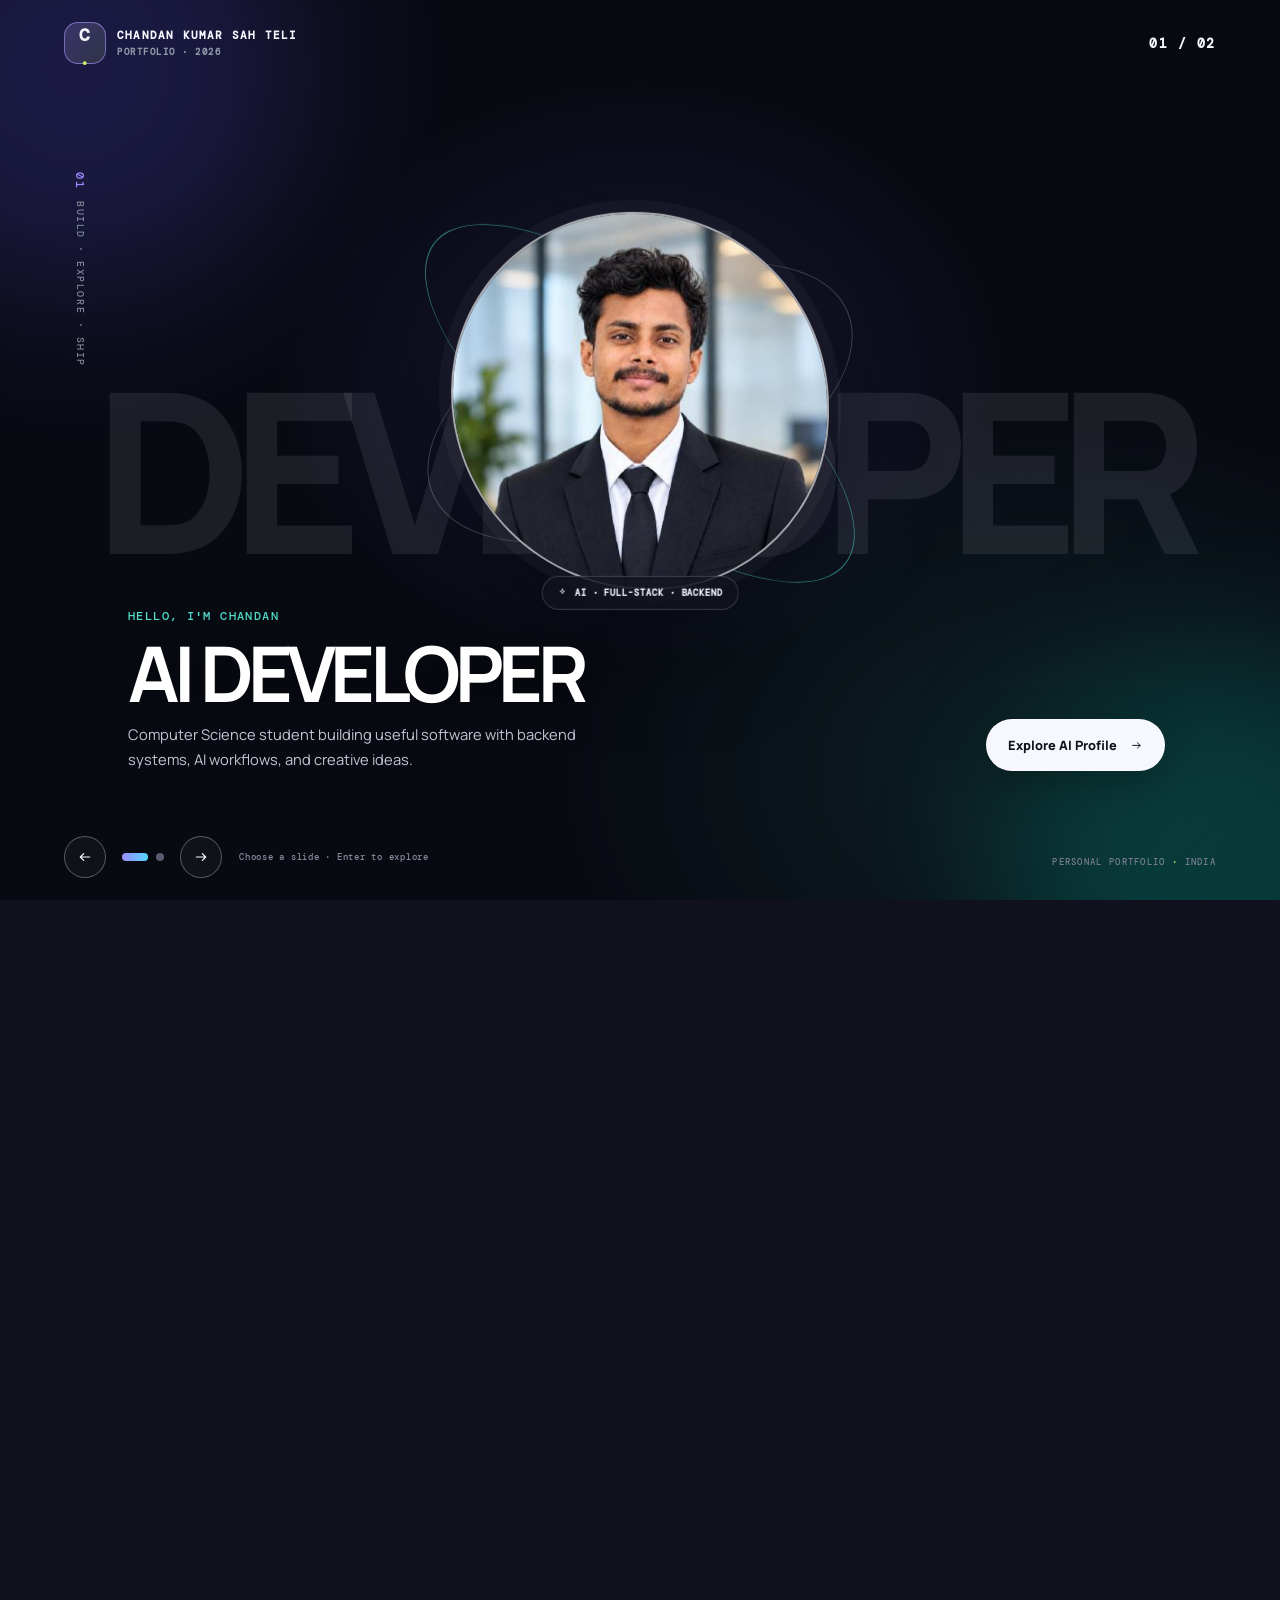
==== commit 95f8b7cd: "Upgrade portfolio API and QA interactions Co-authored-by: Copilot App <223556219+Copilot@users.norep" ====
--- a/index.html
+++ b/index.html
@@ -10,7 +10,6 @@
     <link rel="preconnect" href="https://fonts.googleapis.com">
     <link rel="preconnect" href="https://fonts.gstatic.com" crossorigin>
     <link href="https://fonts.googleapis.com/css2?family=DM+Mono:wght@400;500&family=Manrope:wght@400;500;600;700;800&display=swap" rel="stylesheet">
-    <link rel="stylesheet" href="https://cdnjs.cloudflare.com/ajax/libs/font-awesome/6.4.0/css/all.min.css">
     <link rel="stylesheet" href="style.css">
 </head>
 
@@ -35,7 +34,7 @@
                     <span class="portrait-orbit portrait-orbit-two" aria-hidden="true"></span>
                     <span class="portrait-glow" aria-hidden="true"></span>
                     <img class="intro-portrait" src="assets/chandan-avatar.png" alt="Portrait of Chandan Kumar Sah Teli" fetchpriority="high">
-                    <span class="portrait-caption"><i class="fa-solid fa-sparkles" aria-hidden="true"></i> AI · FULL-STACK · BACKEND</span>
+                    <span class="portrait-caption"><svg class="svg-icon" viewBox="0 0 24 24" aria-hidden="true"><path d="m12 3 1.5 4.5L18 9l-4.5 1.5L12 15l-1.5-4.5L6 9l4.5-1.5z"/></svg> AI · FULL-STACK · BACKEND</span>
                 </div>
                 <div class="intro-bottom">
                     <div class="intro-copy">
@@ -43,7 +42,7 @@
                         <h1>AI Developer</h1>
                         <p>Computer Science student building useful software with backend systems, AI workflows, and creative ideas.</p>
                     </div>
-                    <span class="intro-cta">Explore AI Profile <i class="fa-solid fa-arrow-right" aria-hidden="true"></i></span>
+                    <span class="intro-cta">Explore AI Profile <svg class="svg-icon" viewBox="0 0 24 24" aria-hidden="true"><path d="M5 12h14m-5-5 5 5-5 5"/></svg></span>
                 </div>
             </article>
             <article class="intro-slide intro-slide-qa" data-intro-role="tester" role="button" tabindex="-1" aria-label="Explore the QA Automation profile" aria-hidden="true" hidden>
@@ -54,7 +53,7 @@
                     <span class="portrait-orbit portrait-orbit-two" aria-hidden="true"></span>
                     <span class="portrait-glow" aria-hidden="true"></span>
                     <img class="intro-portrait" src="assets/chandan-avatar.png" alt="Portrait of Chandan Kumar Sah Teli">
-                    <span class="portrait-caption"><i class="fa-solid fa-shield-halved" aria-hidden="true"></i> QUALITY · AUTOMATION · APIs</span>
+                    <span class="portrait-caption"><svg class="svg-icon" viewBox="0 0 24 24" aria-hidden="true"><path d="M12 3 20 6v6c0 5-3.4 8-8 9-4.6-1-8-4-8-9V6zM9 12l2 2 4-5"/></svg> QUALITY · AUTOMATION · APIs</span>
                 </div>
                 <div class="intro-bottom">
                     <div class="intro-copy">
@@ -62,17 +61,17 @@
                         <h1>QA Automation</h1>
                         <p>Explore my project-based testing signals and the automation curriculum I’m working through.</p>
                     </div>
-                    <span class="intro-cta">Explore QA Profile <i class="fa-solid fa-arrow-right" aria-hidden="true"></i></span>
+                    <span class="intro-cta">Explore QA Profile <svg class="svg-icon" viewBox="0 0 24 24" aria-hidden="true"><path d="M5 12h14m-5-5 5 5-5 5"/></svg></span>
                 </div>
             </article>
         </div>
         <div class="intro-controls">
-            <button class="intro-arrow" id="intro-previous" type="button" aria-label="Previous profile"><i class="fa-solid fa-arrow-left" aria-hidden="true"></i></button>
+            <button class="intro-arrow" id="intro-previous" type="button" aria-label="Previous profile"><svg class="svg-icon" viewBox="0 0 24 24" aria-hidden="true"><path d="M19 12H5m5-5-5 5 5 5"/></svg></button>
             <div class="intro-pagination" role="group" aria-label="Choose an intro slide">
                 <button class="intro-dot is-active" type="button" data-intro-select="developer" aria-label="Show AI Developer slide" aria-pressed="true"></button>
                 <button class="intro-dot" type="button" data-intro-select="tester" aria-label="Show QA Automation slide" aria-pressed="false"></button>
             </div>
-            <button class="intro-arrow" id="intro-next" type="button" aria-label="Next profile"><i class="fa-solid fa-arrow-right" aria-hidden="true"></i></button>
+            <button class="intro-arrow" id="intro-next" type="button" aria-label="Next profile"><svg class="svg-icon" viewBox="0 0 24 24" aria-hidden="true"><path d="M5 12h14m-5-5 5 5-5 5"/></svg></button>
             <span class="intro-help">Choose a slide · Enter to explore</span>
         </div>
         <span class="intro-copyright">PERSONAL PORTFOLIO <i>·</i> INDIA</span>
@@ -94,11 +93,11 @@
         <div class="role-switcher" id="role-switcher" aria-label="Switch portfolio profile">
             <button type="button" data-profile-switch="developer" aria-pressed="true">AI Developer</button>
             <button type="button" data-profile-switch="tester" aria-pressed="false">QA Automation</button>
-            <button class="back-to-intro" id="back-to-intro" type="button"><i class="fa-solid fa-arrow-rotate-left" aria-hidden="true"></i> Back to Intro</button>
+            <button class="back-to-intro" id="back-to-intro" type="button"><svg class="svg-icon" viewBox="0 0 24 24" aria-hidden="true"><path d="M4 4v6h6M5.5 15a7 7 0 1 0 1.8-7.8L4 10"/></svg> Back to Intro</button>
         </div>
         <div class="header-actions">
-            <a class="text-link" href="ChandanKumarSahTeli_Resume.pdf" target="_blank" rel="noreferrer">Resume <i class="fa-solid fa-arrow-up-right-from-square"></i></a>
-            <a class="btn primary header-contact" href="mailto:chandan.kumar.sah.teli2005@gmail.com">Let's talk <i class="fa-solid fa-arrow-up-right-from-square"></i></a>
+            <a class="text-link" data-resume-link href="developer-resume.html">Resume <svg class="svg-icon" viewBox="0 0 24 24" aria-hidden="true"><path d="M14 5h5v5m0-5-9 9M19 14v4a1 1 0 0 1-1 1H6a1 1 0 0 1-1-1V6a1 1 0 0 1 1-1h4"/></svg></a>
+            <a class="btn primary header-contact" href="mailto:chandan.kumar.sah.teli2005@gmail.com">Let's talk <svg class="svg-icon" viewBox="0 0 24 24" aria-hidden="true"><path d="M14 5h5v5m0-5-9 9M19 14v4a1 1 0 0 1-1 1H6a1 1 0 0 1-1-1V6a1 1 0 0 1 1-1h4"/></svg></a>
         </div>
     </header>
 
@@ -111,26 +110,33 @@
                     <p class="eyebrow"><span class="availability-dot"></span><span id="profile-eyebrow">QA AUTOMATION TESTER · EARLY CAREER</span></p>
                     <h1 id="hero-title" tabindex="-1">I build confidence in software, <span>one thoughtful test at a time.</span></h1>
                     <p class="hero-lead" id="hero-summary">Computer Science student focused on quality engineering: exploring test design, web automation, and API validation while building a foundation in Java and modern testing tools.</p>
-                    <p class="proof-line" id="hero-proof"><i class="fa-solid fa-shield-halved"></i> Project proof: REST API validation and automated test suites in public repositories.</p>
+                    <p class="proof-line" id="hero-proof"><svg class="svg-icon" viewBox="0 0 24 24" aria-hidden="true"><path d="M12 3 20 6v6c0 5-3.4 8-8 9-4.6-1-8-4-8-9V6zM9 12l2 2 4-5"/></svg> Project proof: REST API validation and automated test suites in public repositories.</p>
                     <div class="hero-cta">
-                        <a class="btn primary" href="#work">Explore selected work <i class="fa-solid fa-arrow-down"></i></a>
-                        <a class="btn quiet" href="ChandanKumarSahTeli_Resume.pdf" target="_blank" rel="noreferrer"><i class="fa-regular fa-file-lines"></i> View resume</a>
+                        <a class="btn primary" href="#work">Explore selected work <svg class="svg-icon" viewBox="0 0 24 24" aria-hidden="true"><path d="M12 4v16m-6-6 6 6 6-6"/></svg></a>
+                        <a class="btn quiet" data-resume-link href="developer-resume.html"><svg class="svg-icon" viewBox="0 0 24 24" aria-hidden="true"><path d="M6 3h9l3 3v15H6zM15 3v5h5M9 12h6m-6 4h6"/></svg> View resume</a>
                     </div>
                     <div class="quick-links" aria-label="Direct contact and profiles">
-                        <a href="mailto:chandan.kumar.sah.teli2005@gmail.com"><i class="fa-regular fa-envelope"></i> Email</a>
-                        <a href="https://github.com/ChandanLabs" target="_blank" rel="noreferrer"><i class="fa-brands fa-github"></i> GitHub</a>
-                        <a href="https://linkedin.com/in/chandan-kumar-sah-teli-8718b6364/" target="_blank" rel="noreferrer"><i class="fa-brands fa-linkedin"></i> LinkedIn</a>
+                        <a href="mailto:chandan.kumar.sah.teli2005@gmail.com"><svg class="svg-icon" viewBox="0 0 24 24" aria-hidden="true"><rect x="3" y="5" width="18" height="14" rx="2"/><path d="m4 7 8 6 8-6"/></svg> Email</a>
+                        <a href="https://github.com/ChandanLabs" target="_blank" rel="noreferrer"><svg class="svg-icon" viewBox="0 0 24 24" aria-hidden="true"><path d="M12 3a9 9 0 0 0-2.85 17.54c.45.08.62-.19.62-.43v-1.67c-2.53.55-3.06-1.08-3.06-1.08-.41-1.05-1.01-1.33-1.01-1.33-.83-.57.06-.56.06-.56.92.07 1.4.94 1.4.94.82 1.4 2.15.99 2.67.76.08-.59.32-.99.58-1.22-2.02-.23-4.14-1.01-4.14-4.5 0-.99.35-1.81.93-2.45-.09-.23-.4-1.16.09-2.42 0 0 .76-.24 2.5.94A8.7 8.7 0 0 1 12 7.48c.77 0 1.54.1 2.26.3 1.73-1.18 2.49-.94 2.49-.94.5 1.26.19 2.19.1 2.42.58.64.92 1.46.92 2.45 0 3.5-2.12 4.27-4.15 4.5.33.28.62.83.62 1.68v2.22c0 .24.16.52.63.43A9 9 0 0 0 12 3Z"/></svg> GitHub</a>
+                        <a href="https://linkedin.com/in/chandan-kumar-sah-teli-8718b6364/" target="_blank" rel="noreferrer"><svg class="svg-icon" viewBox="0 0 24 24" aria-hidden="true"><path d="M5 9v10M5 5v.01M9 19V9m0 4c0-2.21 1.79-4 4-4s4 1.79 4 4v6m-8 0v-6"/></svg> LinkedIn</a>
                     </div>
                 </div>
                 <aside class="hero-card" aria-label="Candidate snapshot">
-                    <div class="hero-card-top"><span class="mini-avatar">CS</span><span class="card-status"><i class="fa-solid fa-circle"></i> OPEN TO OPPORTUNITIES</span></div>
+                    <div class="hero-card-top"><span class="mini-avatar">CS</span><span class="card-status"><svg class="svg-icon" viewBox="0 0 24 24" aria-hidden="true"><circle cx="12" cy="12" r="4"/></svg> OPEN TO OPPORTUNITIES</span></div>
                     <p class="card-label">CURRENT FOCUS</p>
                     <h2 id="snapshot-title">Quality engineering</h2>
                     <p id="snapshot-summary">Turning requirements into clear checks, useful automation, and dependable releases.</p>
                     <div class="snapshot-divider"></div>
                     <div class="snapshot-meta"><span>Education</span><strong>B.Tech CSE · 2027</strong></div>
                     <div class="snapshot-meta"><span>Location</span><strong>India</strong></div>
-                    <button class="text-link role-switch" type="button" id="change-role"><i class="fa-solid fa-shuffle"></i> Switch portfolio profile</button>
+                    <button class="btn quiet qa-health-toggle" id="qa-health-toggle" type="button" hidden>
+                        <svg class="svg-icon" viewBox="0 0 24 24" aria-hidden="true"><path d="M8 3v4M16 3v4M5 9h14M5 5h14a2 2 0 0 1 2 2v12H3V7a2 2 0 0 1 2-2Zm3 8h3m2 0h3m-8 3h8"/></svg>
+                        Run QA Health Check
+                    </button>
+                    <details class="qa-health-panel" id="qa-health-panel" hidden>
+                        <summary><span>QA health output</span><span id="qa-health-count">Waiting</span></summary>
+                        <pre id="qa-health-output" role="status" aria-live="polite">// Run the health check to verify this profile.</pre>
+                    </details>
                     <div class="orbit orbit-one" aria-hidden="true"></div>
                     <div class="orbit orbit-two" aria-hidden="true"></div>
                 </aside>
@@ -142,7 +148,7 @@
             <div class="section-shell">
                 <div class="section-title-row">
                     <div><p class="eyebrow">SELECTED PROJECTS</p><h2 id="projects-heading">Project work with testing signals.</h2><p id="projects-intro">A small selection of repositories where APIs, automation, and software behavior can be explored in code.</p></div>
-                    <a class="text-link projects-all-link" href="https://github.com/ChandanLabs" target="_blank" rel="noreferrer">All repositories <i class="fa-solid fa-arrow-up-right-from-square"></i></a>
+                    <a class="text-link projects-all-link" href="https://github.com/ChandanLabs" target="_blank" rel="noreferrer">All repositories <svg class="svg-icon" viewBox="0 0 24 24" aria-hidden="true"><path d="M14 5h5v5m0-5-9 9M19 14v4a1 1 0 0 1-1 1H6a1 1 0 0 1-1-1V6a1 1 0 0 1 1-1h4"/></svg></a>
                 </div>
                 <div class="projects-grid portfolio-projects" id="portfolio-projects"></div>
             </div>
@@ -153,12 +159,12 @@
                 <div class="section-intro reel-intro">
                     <p class="eyebrow">MOTION REEL · PROJECTS IN ACTION</p>
                     <h2>A quick-cut tour of what I build.</h2>
-                    <p>This original, lightweight project reel cycles through real GitHub work. The supplied reference video informs the motion style; its third-party footage is not republished here.</p>
+                    <p>A four-project motion reel for exploring the tools, systems, and engineering ideas behind my GitHub work.</p>
                     <div class="reel-actions">
-                        <button class="btn primary" id="reel-toggle" type="button" aria-pressed="true"><i class="fa-solid fa-pause" aria-hidden="true"></i> Pause reel</button>
-                        <button class="btn quiet" id="reel-previous" type="button" aria-label="Previous project in reel"><i class="fa-solid fa-arrow-left" aria-hidden="true"></i></button>
-                        <button class="btn quiet" id="reel-next" type="button" aria-label="Next project in reel"><i class="fa-solid fa-arrow-right" aria-hidden="true"></i></button>
-                        <a class="btn quiet" id="reel-source-link" href="https://github.com/ChandanLabs" target="_blank" rel="noreferrer"><i class="fa-brands fa-github" aria-hidden="true"></i> View project</a>
+                        <button class="btn primary" id="reel-toggle" type="button" aria-pressed="true"><svg class="svg-icon" viewBox="0 0 24 24" aria-hidden="true"><path d="M7 5h4v14H7zm6 0h4v14h-4z"/></svg> Pause reel</button>
+                        <button class="btn quiet" id="reel-previous" type="button" aria-label="Previous project in reel"><svg class="svg-icon" viewBox="0 0 24 24" aria-hidden="true"><path d="M19 12H5m5-5-5 5 5 5"/></svg></button>
+                        <button class="btn quiet" id="reel-next" type="button" aria-label="Next project in reel"><svg class="svg-icon" viewBox="0 0 24 24" aria-hidden="true"><path d="M5 12h14m-5-5 5 5-5 5"/></svg></button>
+                        <a class="btn quiet" id="reel-source-link" href="https://github.com/ChandanLabs" target="_blank" rel="noreferrer"><svg class="svg-icon" viewBox="0 0 24 24" aria-hidden="true"><path d="M12 3a9 9 0 0 0-2.85 17.54c.45.08.62-.19.62-.43v-1.67c-2.53.55-3.06-1.08-3.06-1.08-.41-1.05-1.01-1.33-1.01-1.33-.83-.57.06-.56.06-.56.92.07 1.4.94 1.4.94.82 1.4 2.15.99 2.67.76.08-.59.32-.99.58-1.22-2.02-.23-4.14-1.01-4.14-4.5 0-.99.35-1.81.93-2.45-.09-.23-.4-1.16.09-2.42 0 0 .76-.24 2.5.94A8.7 8.7 0 0 1 12 7.48c.77 0 1.54.1 2.26.3 1.73-1.18 2.49-.94 2.49-.94.5 1.26.19 2.19.1 2.42.58.64.92 1.46.92 2.45 0 3.5-2.12 4.27-4.15 4.5.33.28.62.83.62 1.68v2.22c0 .24.16.52.63.43A9 9 0 0 0 12 3Z"/></svg> View project</a>
                     </div>
                     <p class="reel-status" id="reel-status" role="status" aria-live="polite"></p>
                 </div>
@@ -174,7 +180,7 @@
                             <h3 id="reel-title">AI Cricket Bowling Analyzer</h3>
                             <p id="reel-description">Computer vision, biomechanics, and coaching feedback in one project.</p>
                         </div>
-                        <span class="reel-sound-label"><i class="fa-solid fa-circle" aria-hidden="true"></i> PROJECT REEL</span>
+                        <span class="reel-sound-label"><svg class="svg-icon" viewBox="0 0 24 24" aria-hidden="true"><circle cx="12" cy="12" r="4"/></svg> PROJECT REEL</span>
                     </div>
                     <div class="reel-progress" aria-hidden="true"><span id="reel-progress-bar"></span></div>
                 </div>
@@ -189,14 +195,10 @@
                         <h2 id="evidence-heading">Milestones built in public.</h2>
                         <p id="evidence-intro">Selected project milestones linked directly to their repositories. These are project achievements, not award or certificate claims.</p>
                     </div>
-                    <a class="text-link" href="https://github.com/ChandanLabs" target="_blank" rel="noreferrer">Explore GitHub <i class="fa-solid fa-arrow-up-right-from-square" aria-hidden="true"></i></a>
+                    <a class="text-link" href="https://github.com/ChandanLabs" target="_blank" rel="noreferrer">Explore GitHub <svg class="svg-icon" viewBox="0 0 24 24" aria-hidden="true"><path d="M14 5h5v5m0-5-9 9M19 14v4a1 1 0 0 1-1 1H6a1 1 0 0 1-1-1V6a1 1 0 0 1 1-1h4"/></svg></a>
                 </div>
                 <div class="evidence-grid" id="portfolio-evidence"></div>
                 <div class="certificate-grid" id="portfolio-certificates" hidden></div>
-                <div class="certificate-note" id="certificate-note">
-                    <i class="fa-regular fa-file-lines" aria-hidden="true"></i>
-                    <p><strong>Certificates</strong><span>No verified certificates are listed yet. Add a title, issuer, date, and verification URL to <code>portfolio-evidence.json</code> when ready.</span></p>
-                </div>
                 <p class="evidence-status" id="evidence-status" role="status" aria-live="polite">Loading verified GitHub highlights...</p>
             </div>
         </section>
@@ -233,7 +235,7 @@
         <section id="contact" class="contact-section">
             <div class="section-shell contact-inner">
                 <div><p class="eyebrow">LET'S CONNECT</p><h2 id="contact-heading">Looking for a curious teammate?</h2><p id="contact-copy">I’m open to entry-level QA automation opportunities and conversations about my projects.</p></div>
-                <div class="contact-actions"><a class="btn primary" href="mailto:chandan.kumar.sah.teli2005@gmail.com">Email Chandan <i class="fa-solid fa-arrow-up-right-from-square"></i></a><a class="btn quiet" href="ChandanKumarSahTeli_Resume.pdf" target="_blank" rel="noreferrer">Resume <i class="fa-solid fa-file-arrow-down"></i></a></div>
+                <div class="contact-actions"><a class="btn primary" href="mailto:chandan.kumar.sah.teli2005@gmail.com">Email Chandan <svg class="svg-icon" viewBox="0 0 24 24" aria-hidden="true"><path d="M14 5h5v5m0-5-9 9M19 14v4a1 1 0 0 1-1 1H6a1 1 0 0 1-1-1V6a1 1 0 0 1 1-1h4"/></svg></a><a class="btn quiet" data-resume-link href="developer-resume.html">Resume <svg class="svg-icon" viewBox="0 0 24 24" aria-hidden="true"><path d="M12 3v12m-5-5 5 5 5-5M5 21h14"/></svg></a></div>
             </div>
         </section>
 
@@ -244,6 +246,12 @@
                     <div class="api-console">
                         <div class="api-toolbar"><select id="http-method" class="terminal-select" aria-label="HTTP method"><option value="GET">GET</option><option value="POST">POST</option></select><input id="api-endpoint" class="terminal-input-inline" value="/api/profile-readiness" aria-label="API endpoint"><button id="send-request" class="btn primary small" type="button">Send</button></div>
                         <div class="endpoint-list" aria-label="Available endpoints"><button type="button" data-endpoint="/api/profile-readiness">profile-readiness</button><button type="button" data-endpoint="/api/strongest-projects">strongest-projects</button><button type="button" data-endpoint="/api/hire-signal">hire-signal</button></div>
+                        <textarea id="api-request-body" class="terminal-input api-request-body" aria-label="POST JSON request body" hidden>{"targetRole":"QA Automation","skills":["Java","Selenium","REST API"]}</textarea>
+                        <div class="api-response-meta" aria-live="polite">
+                            <span class="http-status" id="api-status-badge">Idle</span>
+                            <span id="api-response-time">— ms</span>
+                            <div class="api-copy-actions"><button id="copy-response" type="button">Copy Response</button><button id="copy-curl" type="button">Copy cURL</button></div>
+                        </div>
                         <pre class="response-box"><code id="json-response" aria-live="polite">// Waiting for request...</code></pre>
                     </div>
                 </details>
@@ -251,8 +259,8 @@
         </section>
     </main>
 
-    <footer class="site-footer" id="site-footer" inert aria-hidden="true"><span>© <span id="footer-year"></span> Chandan Kumar Sah Teli</span><button class="text-link role-switch" type="button" id="footer-change-role">Switch profile</button><a href="#home">Back to top ↑</a></footer>
-    <button class="scroll-top" id="back-to-top" type="button" aria-label="Back to top"><i class="fa-solid fa-arrow-up" aria-hidden="true"></i></button>
+    <footer class="site-footer" id="site-footer" inert aria-hidden="true"><span>© <span id="footer-year"></span> Chandan Kumar Sah Teli</span><button class="text-link role-switch" type="button" id="footer-change-role">Switch profile</button><a href="#home">Back to top <svg class="svg-icon" viewBox="0 0 24 24" aria-hidden="true"><path d="M12 20V4m-6 6 6-6 6 6"/></svg></a></footer>
+    <button class="scroll-top" id="back-to-top" type="button" aria-label="Back to top"><svg class="svg-icon" viewBox="0 0 24 24" aria-hidden="true"><path d="M12 20V4m-6 6 6-6 6 6"/></svg></button>
     <script src="script.js"></script>
 </body>
 
--- a/style.css
+++ b/style.css
@@ -252,6 +252,21 @@
 
 .api-console { padding: 18px; }
 .api-toolbar { display: grid; grid-template-columns: 110px minmax(0, 1fr) auto; gap: 10px; }
+.api-request-body { display: block; min-height: 112px; margin: 14px 0 0; resize: vertical; font-family: var(--mono); }
+.api-request-body[hidden] { display: none; }
+.api-response-meta { display: flex; align-items: center; gap: 12px; margin: 12px 0 10px; color: var(--muted); font-family: var(--mono); font-size: 0.78rem; }
+.http-status { border: 1px solid var(--line); border-radius: 999px; padding: 5px 9px; color: var(--muted); background: var(--surface); }
+.http-status.is-success { border-color: rgba(190, 230, 94, .42); color: #c9ef72; background: rgba(190, 230, 94, .08); }
+.http-status.is-error { border-color: rgba(255, 126, 126, .42); color: #ff9c9c; background: rgba(255, 126, 126, .08); }
+.api-copy-actions { display: flex; gap: 8px; margin-left: auto; }
+.api-copy-actions button { border: 1px solid var(--line); border-radius: 7px; background: var(--panel); color: var(--text); padding: 7px 9px; cursor: pointer; font: inherit; }
+.api-copy-actions button:hover { border-color: rgba(190, 230, 94, .55); color: var(--accent); }
+.qa-health-toggle { margin-top: 14px; min-height: 38px; }
+.qa-health-toggle[hidden], .qa-health-panel[hidden] { display: none; }
+.qa-health-panel { margin-top: 12px; border: 1px solid var(--line); border-radius: 8px; background: #080b12; overflow: hidden; }
+.qa-health-panel summary { display: flex; justify-content: space-between; gap: 12px; padding: 9px 11px; color: var(--text); cursor: pointer; font-size: .76rem; }
+.qa-health-panel pre { margin: 0; max-height: 180px; overflow: auto; border-top: 1px solid var(--line); padding: 10px 11px; color: #bdebd7; font-family: var(--mono); font-size: .7rem; line-height: 1.55; white-space: pre-wrap; }
+.svg-icon { width: 1em; height: 1em; display: inline-block; flex: 0 0 auto; fill: none; stroke: currentColor; stroke-width: 1.8; stroke-linecap: round; stroke-linejoin: round; vertical-align: -0.12em; }
 .terminal-select, .terminal-input-inline, .terminal-input {
     width: 100%;
     min-height: 42px;
